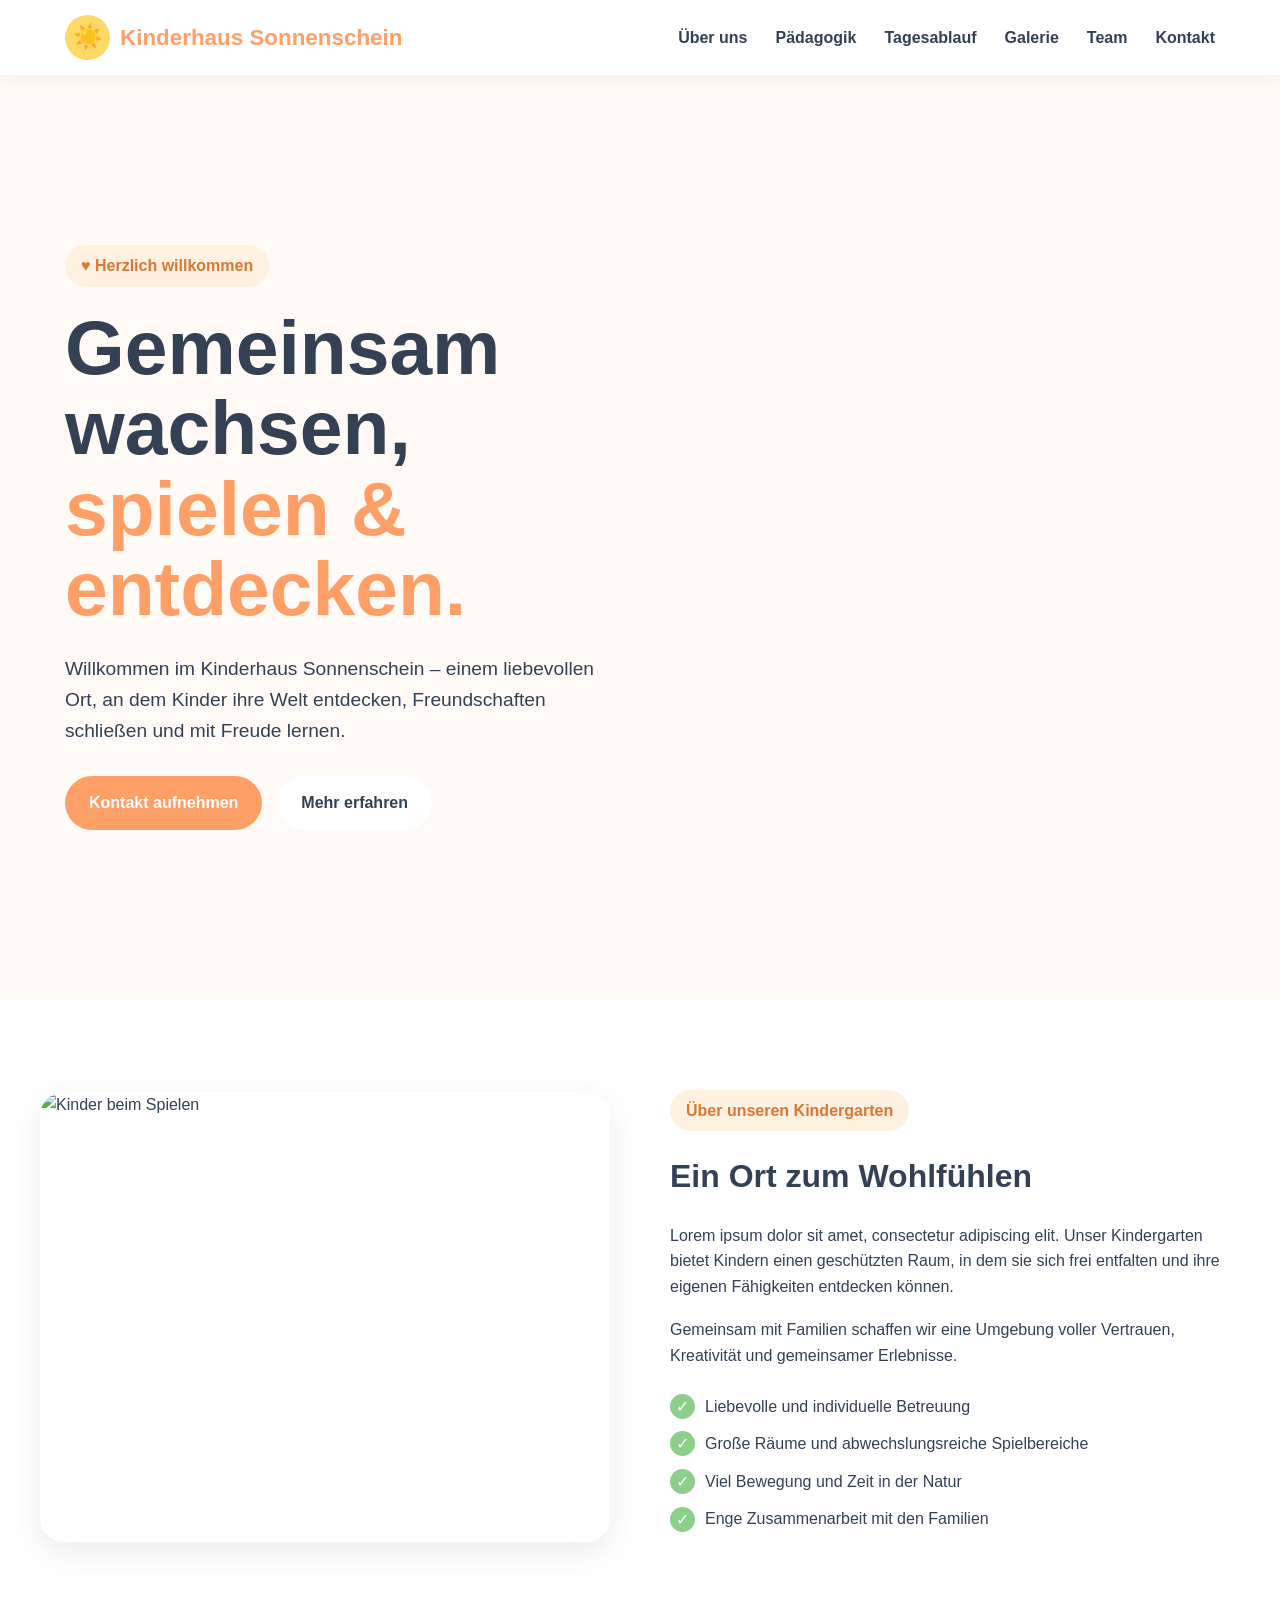
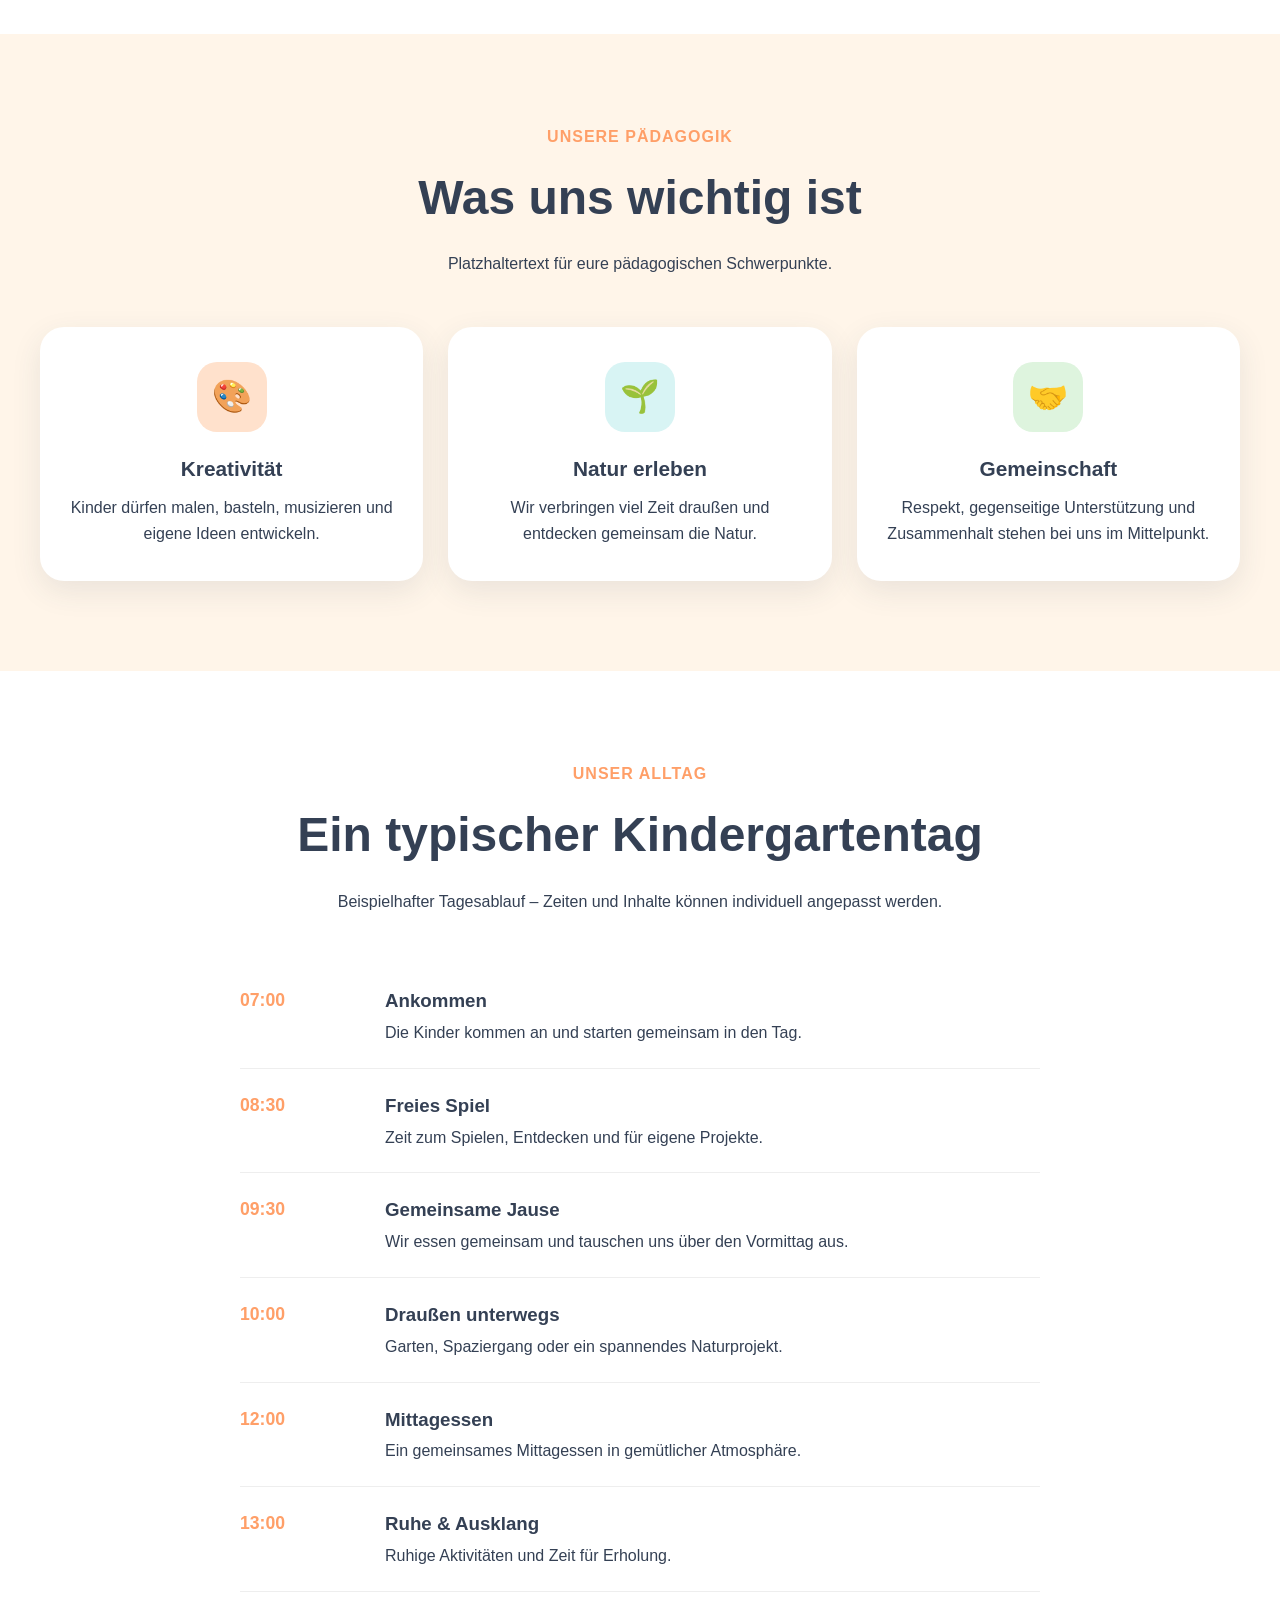
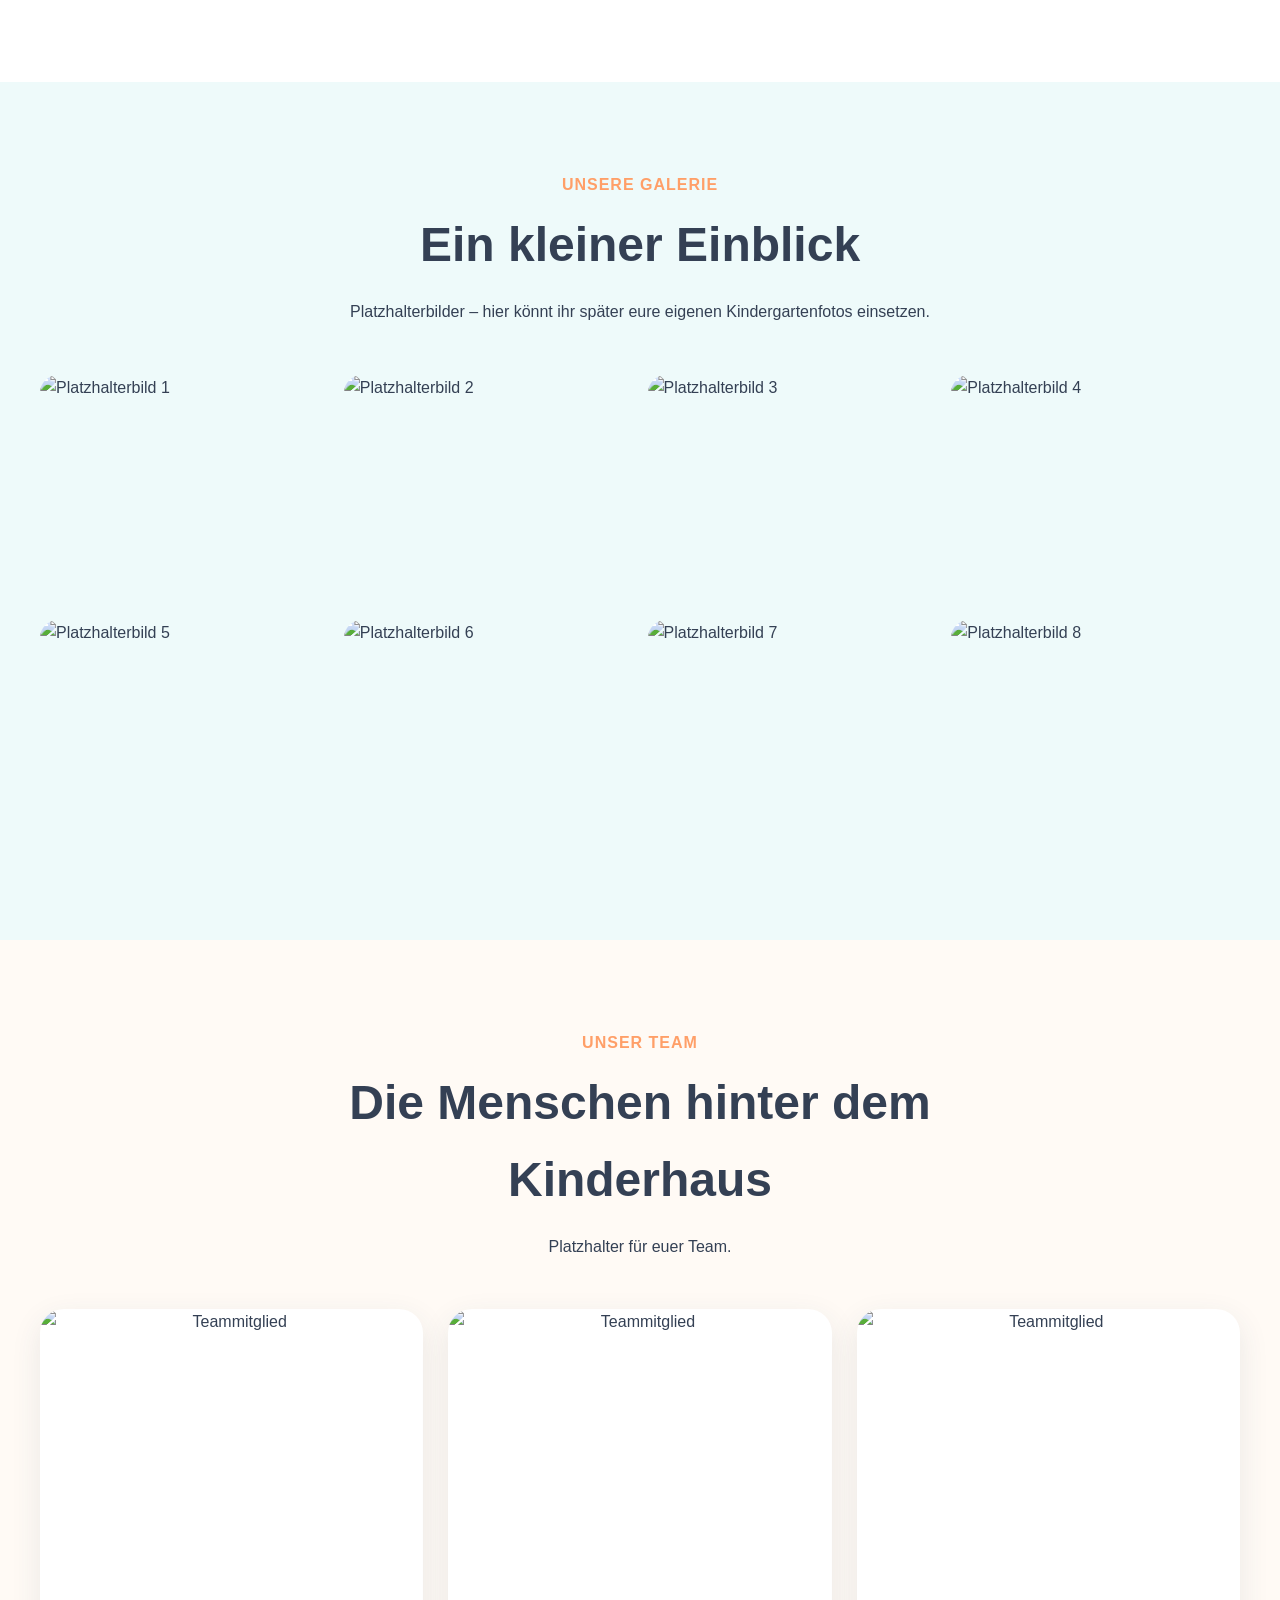
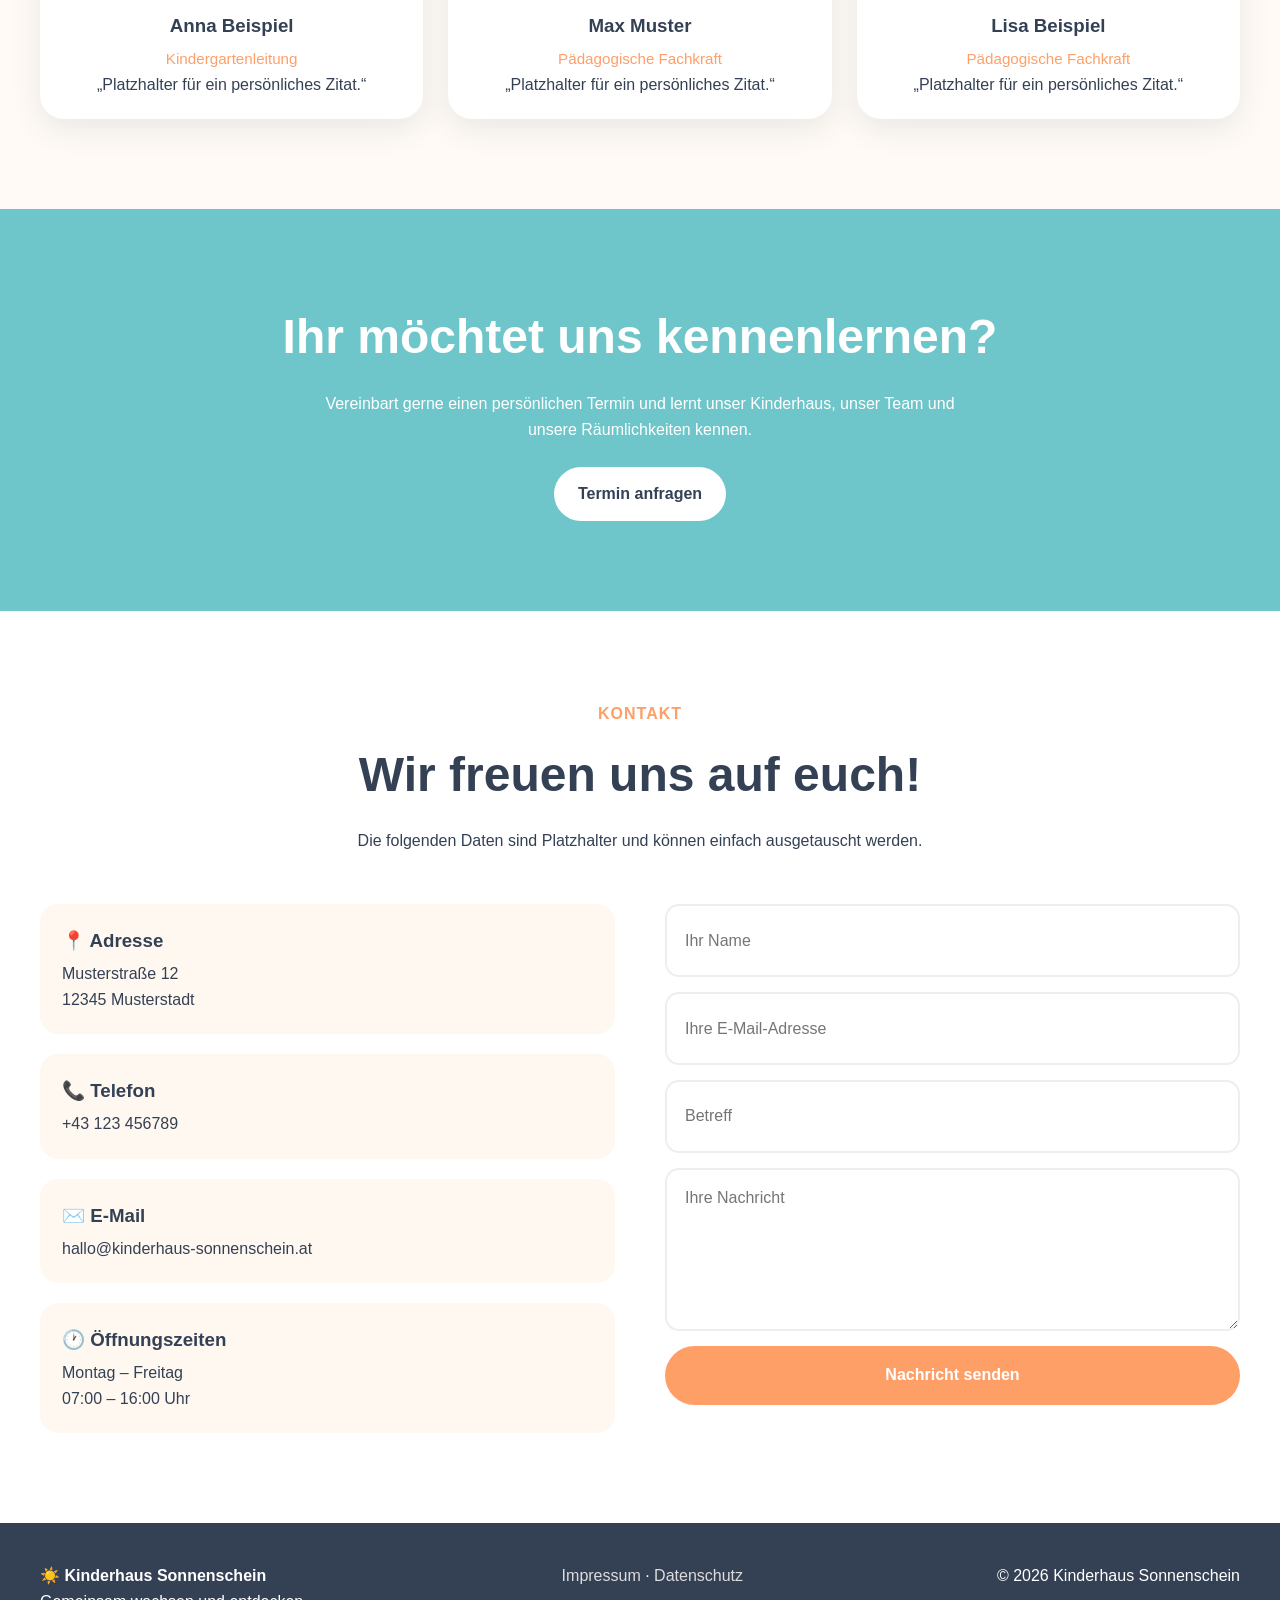
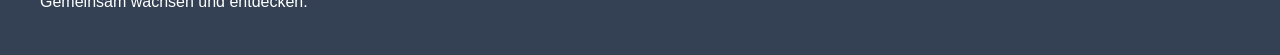
==== index.html @ 12d4fae6 "Rename kindergarten.html to index.html" ====
<!DOCTYPE html>
<html lang="de">
<head>
  <meta charset="UTF-8">
  <meta name="viewport" content="width=device-width, initial-scale=1.0">
  <title>Kinderhaus Sonnenschein</title>

  <style>
    :root {
      --primary: #ff9f68;
      --secondary: #6ec6ca;
      --yellow: #ffd966;
      --green: #8bcf8b;
      --dark: #344054;
      --light: #fffaf5;
      --white: #ffffff;
      --shadow: 0 10px 30px rgba(52, 64, 84, 0.1);
      --radius: 24px;
    }

    * {
      box-sizing: border-box;
      margin: 0;
      padding: 0;
    }

    html {
      scroll-behavior: smooth;
    }

    body {
      font-family: Arial, Helvetica, sans-serif;
      color: var(--dark);
      background: var(--light);
      line-height: 1.6;
    }

    a {
      color: inherit;
      text-decoration: none;
    }

    img {
      width: 100%;
      display: block;
      object-fit: cover;
    }

    /* Navigation */
    header {
      position: sticky;
      top: 0;
      z-index: 1000;
      background: rgba(255, 255, 255, 0.95);
      backdrop-filter: blur(10px);
      box-shadow: 0 2px 15px rgba(0,0,0,0.05);
    }

    .nav {
      max-width: 1200px;
      margin: auto;
      padding: 15px 25px;
      display: flex;
      align-items: center;
      justify-content: space-between;
    }

    .logo {
      display: flex;
      align-items: center;
      gap: 10px;
      font-size: 1.4rem;
      font-weight: bold;
      color: var(--primary);
    }

    .logo-icon {
      width: 45px;
      height: 45px;
      display: grid;
      place-items: center;
      border-radius: 50%;
      background: var(--yellow);
      font-size: 1.5rem;
    }

    .nav-links {
      display: flex;
      gap: 28px;
      list-style: none;
    }

    .nav-links a {
      font-weight: 600;
      transition: color 0.2s;
    }

    .nav-links a:hover {
      color: var(--primary);
    }

    .menu-button {
      display: none;
      border: none;
      background: var(--primary);
      color: white;
      padding: 10px 13px;
      border-radius: 12px;
      cursor: pointer;
      font-size: 1.2rem;
    }

    /* Hero */
    .hero {
      min-height: 650px;
      display: flex;
      align-items: center;
      background:
        linear-gradient(90deg, rgba(255,250,245,0.97) 0%, rgba(255,250,245,0.8) 45%, rgba(255,250,245,0.1) 100%),
        url("https://picsum.photos/seed/kindergarten/1600/900") center/cover;
    }

    .hero-content {
      width: min(1200px, 100%);
      margin: auto;
      padding: 80px 25px;
    }

    .hero-text {
      max-width: 600px;
    }

    .badge {
      display: inline-block;
      padding: 8px 16px;
      background: #fff1df;
      color: #d97735;
      border-radius: 30px;
      font-weight: bold;
      margin-bottom: 20px;
    }

    h1 {
      font-size: clamp(2.7rem, 6vw, 5rem);
      line-height: 1.05;
      margin-bottom: 25px;
    }

    .hero p {
      font-size: 1.2rem;
      margin-bottom: 30px;
      max-width: 550px;
    }

    .buttons {
      display: flex;
      gap: 15px;
      flex-wrap: wrap;
    }

    .button {
      display: inline-block;
      padding: 14px 24px;
      border-radius: 50px;
      font-weight: bold;
      transition: transform 0.2s, box-shadow 0.2s;
      cursor: pointer;
      border: none;
      font-size: 1rem;
    }

    .button:hover {
      transform: translateY(-2px);
      box-shadow: var(--shadow);
    }

    .button-primary {
      background: var(--primary);
      color: white;
    }

    .button-secondary {
      background: white;
      color: var(--dark);
    }

    /* General sections */
    section {
      padding: 90px 25px;
    }

    .container {
      max-width: 1200px;
      margin: auto;
    }

    .section-heading {
      text-align: center;
      max-width: 700px;
      margin: 0 auto 50px;
    }

    .section-heading span {
      color: var(--primary);
      font-weight: bold;
      text-transform: uppercase;
      letter-spacing: 1px;
    }

    .section-heading h2 {
      font-size: clamp(2rem, 4vw, 3rem);
      margin: 10px 0 15px;
    }

    /* About */
    .about {
      background: white;
    }

    .about-grid {
      display: grid;
      grid-template-columns: 1fr 1fr;
      gap: 60px;
      align-items: center;
    }

    .about-image {
      height: 450px;
      border-radius: var(--radius);
      overflow: hidden;
      box-shadow: var(--shadow);
    }

    .about-image img {
      height: 100%;
    }

    .about-text h3 {
      font-size: 2rem;
      margin-bottom: 20px;
    }

    .about-text p {
      margin-bottom: 18px;
    }

    .check-list {
      list-style: none;
      margin-top: 25px;
    }

    .check-list li {
      margin-bottom: 12px;
      display: flex;
      gap: 10px;
      align-items: center;
    }

    .check {
      width: 25px;
      height: 25px;
      border-radius: 50%;
      background: var(--green);
      color: white;
      display: grid;
      place-items: center;
      flex-shrink: 0;
    }

    /* Features */
    .features {
      background: #fff5e9;
    }

    .feature-grid {
      display: grid;
      grid-template-columns: repeat(3, 1fr);
      gap: 25px;
    }

    .feature-card {
      background: white;
      padding: 35px 28px;
      border-radius: var(--radius);
      text-align: center;
      box-shadow: var(--shadow);
      transition: transform 0.25s;
    }

    .feature-card:hover {
      transform: translateY(-7px);
    }

    .feature-icon {
      width: 70px;
      height: 70px;
      margin: 0 auto 20px;
      border-radius: 20px;
      display: grid;
      place-items: center;
      font-size: 2rem;
    }

    .orange { background: #ffe1cc; }
    .blue { background: #d8f4f4; }
    .green { background: #def4de; }

    .feature-card h3 {
      margin-bottom: 10px;
      font-size: 1.3rem;
    }

    /* Tagesablauf */
    .schedule {
      background: white;
    }

    .timeline {
      max-width: 800px;
      margin: auto;
    }

    .timeline-item {
      display: grid;
      grid-template-columns: 120px 1fr;
      gap: 25px;
      padding: 22px 0;
      border-bottom: 1px solid #eee;
    }

    .time {
      font-weight: bold;
      color: var(--primary);
      font-size: 1.1rem;
    }

    .timeline-item h3 {
      margin-bottom: 4px;
    }

    /* Gallery */
    .gallery {
      background: #eefafa;
    }

    .gallery-grid {
      display: grid;
      grid-template-columns: repeat(4, 1fr);
      gap: 15px;
    }

    .gallery-item {
      height: 230px;
      overflow: hidden;
      border-radius: 18px;
      cursor: pointer;
    }

    .gallery-item img {
      height: 100%;
      transition: transform 0.4s;
    }

    .gallery-item:hover img {
      transform: scale(1.07);
    }

    /* Team */
    .team-grid {
      display: grid;
      grid-template-columns: repeat(3, 1fr);
      gap: 25px;
    }

    .team-card {
      background: white;
      border-radius: var(--radius);
      overflow: hidden;
      box-shadow: var(--shadow);
      text-align: center;
    }

    .team-card img {
      height: 280px;
    }

    .team-info {
      padding: 22px;
    }

    .team-info h3 {
      margin-bottom: 5px;
    }

    .team-info span {
      color: var(--primary);
      font-size: 0.95rem;
    }

    /* CTA */
    .cta {
      background: var(--secondary);
      color: white;
      text-align: center;
    }

    .cta h2 {
      font-size: clamp(2rem, 4vw, 3rem);
      margin-bottom: 15px;
    }

    .cta p {
      max-width: 650px;
      margin: 0 auto 25px;
    }

    .cta .button {
      background: white;
      color: var(--dark);
    }

    /* Contact */
    .contact {
      background: white;
    }

    .contact-grid {
      display: grid;
      grid-template-columns: 1fr 1fr;
      gap: 50px;
    }

    .contact-info {
      display: grid;
      gap: 20px;
    }

    .contact-box {
      padding: 22px;
      border-radius: 18px;
      background: #fff8f1;
    }

    .contact-box h3 {
      margin-bottom: 5px;
    }

    form {
      display: grid;
      gap: 15px;
    }

    input,
    textarea {
      width: 100%;
      padding: 15px 18px;
      border: 2px solid #eee;
      border-radius: 14px;
      font: inherit;
      outline: none;
    }

    input:focus,
    textarea:focus {
      border-color: var(--secondary);
    }

    textarea {
      min-height: 150px;
      resize: vertical;
    }

    /* Footer */
    footer {
      background: var(--dark);
      color: white;
      padding: 40px 25px;
    }

    .footer-inner {
      max-width: 1200px;
      margin: auto;
      display: flex;
      justify-content: space-between;
      gap: 30px;
      flex-wrap: wrap;
    }

    footer a {
      color: #ddd;
    }

    footer a:hover {
      color: white;
    }

    /* Modal */
    .modal {
      position: fixed;
      inset: 0;
      background: rgba(0,0,0,0.75);
      display: none;
      align-items: center;
      justify-content: center;
      z-index: 2000;
      padding: 20px;
    }

    .modal.active {
      display: flex;
    }

    .modal-content {
      max-width: 900px;
      width: 100%;
      position: relative;
    }

    .modal-content img {
      max-height: 80vh;
      border-radius: 15px;
    }

    .close-modal {
      position: absolute;
      right: -10px;
      top: -45px;
      border: none;
      background: white;
      color: var(--dark);
      width: 40px;
      height: 40px;
      border-radius: 50%;
      cursor: pointer;
      font-size: 1.4rem;
    }

    /* Responsive */
    @media (max-width: 850px) {
      .menu-button {
        display: block;
      }

      .nav-links {
        display: none;
        position: absolute;
        left: 0;
        right: 0;
        top: 75px;
        background: white;
        flex-direction: column;
        padding: 25px;
        box-shadow: 0 10px 20px rgba(0,0,0,0.08);
      }

      .nav-links.active {
        display: flex;
      }

      .about-grid,
      .contact-grid {
        grid-template-columns: 1fr;
      }

      .feature-grid,
      .team-grid {
        grid-template-columns: 1fr 1fr;
      }

      .gallery-grid {
        grid-template-columns: 1fr 1fr;
      }
    }

    @media (max-width: 550px) {
      section {
        padding: 65px 18px;
      }

      .feature-grid,
      .team-grid,
      .gallery-grid {
        grid-template-columns: 1fr;
      }

      .timeline-item {
        grid-template-columns: 85px 1fr;
        gap: 15px;
      }

      .hero {
        min-height: 600px;
      }

      .nav {
        padding: 12px 18px;
      }
    }
  </style>
</head>

<body>

  <!-- Navigation -->
  <header>
    <nav class="nav">
      <a href="#start" class="logo">
        <span class="logo-icon">☀️</span>
        Kinderhaus Sonnenschein
      </a>

      <button class="menu-button" id="menuButton" aria-label="Menü öffnen">
        ☰
      </button>

      <ul class="nav-links" id="navLinks">
        <li><a href="#ueber-uns">Über uns</a></li>
        <li><a href="#paedagogik">Pädagogik</a></li>
        <li><a href="#tagesablauf">Tagesablauf</a></li>
        <li><a href="#galerie">Galerie</a></li>
        <li><a href="#team">Team</a></li>
        <li><a href="#kontakt">Kontakt</a></li>
      </ul>
    </nav>
  </header>


  <!-- Hero -->
  <main id="start">
    <section class="hero">
      <div class="hero-content">
        <div class="hero-text">
          <span class="badge">♥ Herzlich willkommen</span>

          <h1>
            Gemeinsam wachsen,
            <span style="color: var(--primary);">spielen & entdecken.</span>
          </h1>

          <p>
            Willkommen im Kinderhaus Sonnenschein – einem liebevollen Ort,
            an dem Kinder ihre Welt entdecken, Freundschaften schließen
            und mit Freude lernen.
          </p>

          <div class="buttons">
            <a href="#kontakt" class="button button-primary">
              Kontakt aufnehmen
            </a>
            <a href="#ueber-uns" class="button button-secondary">
              Mehr erfahren
            </a>
          </div>
        </div>
      </div>
    </section>


    <!-- Über uns -->
    <section class="about" id="ueber-uns">
      <div class="container">
        <div class="about-grid">

          <div class="about-image">
            <img
              src="https://picsum.photos/seed/children-playing/800/800"
              alt="Kinder beim Spielen"
            >
          </div>

          <div class="about-text">
            <span class="badge">Über unseren Kindergarten</span>

            <h3>Ein Ort zum Wohlfühlen</h3>

            <p>
              Lorem ipsum dolor sit amet, consectetur adipiscing elit.
              Unser Kindergarten bietet Kindern einen geschützten Raum,
              in dem sie sich frei entfalten und ihre eigenen Fähigkeiten
              entdecken können.
            </p>

            <p>
              Gemeinsam mit Familien schaffen wir eine Umgebung voller
              Vertrauen, Kreativität und gemeinsamer Erlebnisse.
            </p>

            <ul class="check-list">
              <li>
                <span class="check">✓</span>
                Liebevolle und individuelle Betreuung
              </li>
              <li>
                <span class="check">✓</span>
                Große Räume und abwechslungsreiche Spielbereiche
              </li>
              <li>
                <span class="check">✓</span>
                Viel Bewegung und Zeit in der Natur
              </li>
              <li>
                <span class="check">✓</span>
                Enge Zusammenarbeit mit den Familien
              </li>
            </ul>
          </div>

        </div>
      </div>
    </section>


    <!-- Pädagogik -->
    <section class="features" id="paedagogik">
      <div class="container">

        <div class="section-heading">
          <span>Unsere Pädagogik</span>
          <h2>Was uns wichtig ist</h2>
          <p>
            Platzhaltertext für eure pädagogischen Schwerpunkte.
          </p>
        </div>

        <div class="feature-grid">

          <article class="feature-card">
            <div class="feature-icon orange">🎨</div>
            <h3>Kreativität</h3>
            <p>
              Kinder dürfen malen, basteln, musizieren und eigene Ideen
              entwickeln.
            </p>
          </article>

          <article class="feature-card">
            <div class="feature-icon blue">🌱</div>
            <h3>Natur erleben</h3>
            <p>
              Wir verbringen viel Zeit draußen und entdecken gemeinsam
              die Natur.
            </p>
          </article>

          <article class="feature-card">
            <div class="feature-icon green">🤝</div>
            <h3>Gemeinschaft</h3>
            <p>
              Respekt, gegenseitige Unterstützung und Zusammenhalt stehen
              bei uns im Mittelpunkt.
            </p>
          </article>

        </div>
      </div>
    </section>


    <!-- Tagesablauf -->
    <section class="schedule" id="tagesablauf">
      <div class="container">

        <div class="section-heading">
          <span>Unser Alltag</span>
          <h2>Ein typischer Kindergartentag</h2>
          <p>
            Beispielhafter Tagesablauf – Zeiten und Inhalte können
            individuell angepasst werden.
          </p>
        </div>

        <div class="timeline">

          <div class="timeline-item">
            <div class="time">07:00</div>
            <div>
              <h3>Ankommen</h3>
              <p>Die Kinder kommen an und starten gemeinsam in den Tag.</p>
            </div>
          </div>

          <div class="timeline-item">
            <div class="time">08:30</div>
            <div>
              <h3>Freies Spiel</h3>
              <p>Zeit zum Spielen, Entdecken und für eigene Projekte.</p>
            </div>
          </div>

          <div class="timeline-item">
            <div class="time">09:30</div>
            <div>
              <h3>Gemeinsame Jause</h3>
              <p>Wir essen gemeinsam und tauschen uns über den Vormittag aus.</p>
            </div>
          </div>

          <div class="timeline-item">
            <div class="time">10:00</div>
            <div>
              <h3>Draußen unterwegs</h3>
              <p>Garten, Spaziergang oder ein spannendes Naturprojekt.</p>
            </div>
          </div>

          <div class="timeline-item">
            <div class="time">12:00</div>
            <div>
              <h3>Mittagessen</h3>
              <p>Ein gemeinsames Mittagessen in gemütlicher Atmosphäre.</p>
            </div>
          </div>

          <div class="timeline-item">
            <div class="time">13:00</div>
            <div>
              <h3>Ruhe & Ausklang</h3>
              <p>Ruhige Aktivitäten und Zeit für Erholung.</p>
            </div>
          </div>

        </div>
      </div>
    </section>


    <!-- Galerie -->
    <section class="gallery" id="galerie">
      <div class="container">

        <div class="section-heading">
          <span>Unsere Galerie</span>
          <h2>Ein kleiner Einblick</h2>
          <p>
            Platzhalterbilder – hier könnt ihr später eure eigenen
            Kindergartenfotos einsetzen.
          </p>
        </div>

        <div class="gallery-grid">

          <div class="gallery-item">
            <img src="https://picsum.photos/seed/kids1/800/600"
                 alt="Platzhalterbild 1">
          </div>

          <div class="gallery-item">
            <img src="https://picsum.photos/seed/kids2/800/600"
                 alt="Platzhalterbild 2">
          </div>

          <div class="gallery-item">
            <img src="https://picsum.photos/seed/kids3/800/600"
                 alt="Platzhalterbild 3">
          </div>

          <div class="gallery-item">
            <img src="https://picsum.photos/seed/kids4/800/600"
                 alt="Platzhalterbild 4">
          </div>

          <div class="gallery-item">
            <img src="https://picsum.photos/seed/kids5/800/600"
                 alt="Platzhalterbild 5">
          </div>

          <div class="gallery-item">
            <img src="https://picsum.photos/seed/kids6/800/600"
                 alt="Platzhalterbild 6">
          </div>

          <div class="gallery-item">
            <img src="https://picsum.photos/seed/kids7/800/600"
                 alt="Platzhalterbild 7">
          </div>

          <div class="gallery-item">
            <img src="https://picsum.photos/seed/kids8/800/600"
                 alt="Platzhalterbild 8">
          </div>

        </div>
      </div>
    </section>


    <!-- Team -->
    <section id="team">
      <div class="container">

        <div class="section-heading">
          <span>Unser Team</span>
          <h2>Die Menschen hinter dem Kinderhaus</h2>
          <p>
            Platzhalter für euer Team.
          </p>
        </div>

        <div class="team-grid">

          <article class="team-card">
            <img src="https://picsum.photos/seed/person1/600/700"
                 alt="Teammitglied">
            <div class="team-info">
              <h3>Anna Beispiel</h3>
              <span>Kindergartenleitung</span>
              <p>„Platzhalter für ein persönliches Zitat.“</p>
            </div>
          </article>

          <article class="team-card">
            <img src="https://picsum.photos/seed/person2/600/700"
                 alt="Teammitglied">
            <div class="team-info">
              <h3>Max Muster</h3>
              <span>Pädagogische Fachkraft</span>
              <p>„Platzhalter für ein persönliches Zitat.“</p>
            </div>
          </article>

          <article class="team-card">
            <img src="https://picsum.photos/seed/person3/600/700"
                 alt="Teammitglied">
            <div class="team-info">
              <h3>Lisa Beispiel</h3>
              <span>Pädagogische Fachkraft</span>
              <p>„Platzhalter für ein persönliches Zitat.“</p>
            </div>
          </article>

        </div>
      </div>
    </section>


    <!-- CTA -->
    <section class="cta">
      <div class="container">
        <h2>Ihr möchtet uns kennenlernen?</h2>
        <p>
          Vereinbart gerne einen persönlichen Termin und lernt unser
          Kinderhaus, unser Team und unsere Räumlichkeiten kennen.
        </p>
        <a href="#kontakt" class="button">
          Termin anfragen
        </a>
      </div>
    </section>


    <!-- Kontakt -->
    <section class="contact" id="kontakt">
      <div class="container">

        <div class="section-heading">
          <span>Kontakt</span>
          <h2>Wir freuen uns auf euch!</h2>
          <p>
            Die folgenden Daten sind Platzhalter und können einfach
            ausgetauscht werden.
          </p>
        </div>

        <div class="contact-grid">

          <div class="contact-info">

            <div class="contact-box">
              <h3>📍 Adresse</h3>
              <p>Musterstraße 12<br>12345 Musterstadt</p>
            </div>

            <div class="contact-box">
              <h3>📞 Telefon</h3>
              <p>+43 123 456789</p>
            </div>

            <div class="contact-box">
              <h3>✉️ E-Mail</h3>
              <p>hallo@kinderhaus-sonnenschein.at</p>
            </div>

            <div class="contact-box">
              <h3>🕐 Öffnungszeiten</h3>
              <p>
                Montag – Freitag<br>
                07:00 – 16:00 Uhr
              </p>
            </div>

          </div>

          <form id="contactForm">

            <input
              type="text"
              id="name"
              placeholder="Ihr Name"
              required
            >

            <input
              type="email"
              id="email"
              placeholder="Ihre E-Mail-Adresse"
              required
            >

            <input
              type="text"
              id="subject"
              placeholder="Betreff"
              required
            >

            <textarea
              id="message"
              placeholder="Ihre Nachricht"
              required
            ></textarea>

            <button type="submit" class="button button-primary">
              Nachricht senden
            </button>

            <p id="formMessage"></p>

          </form>

        </div>
      </div>
    </section>

  </main>


  <!-- Footer -->
  <footer>
    <div class="footer-inner">

      <div>
        <strong>☀️ Kinderhaus Sonnenschein</strong>
        <p>Gemeinsam wachsen und entdecken.</p>
      </div>

      <div>
        <a href="#">Impressum</a> ·
        <a href="#">Datenschutz</a>
      </div>

      <div>
        © <span id="year"></span> Kinderhaus Sonnenschein
      </div>

    </div>
  </footer>


  <!-- Bild-Modal -->
  <div class="modal" id="imageModal">
    <div class="modal-content">
      <button class="close-modal" id="closeModal">×</button>
      <img id="modalImage" src="" alt="Vergrößertes Bild">
    </div>
  </div>


  <script>
    // Mobile Navigation
    const menuButton = document.getElementById("menuButton");
    const navLinks = document.getElementById("navLinks");

    menuButton.addEventListener("click", () => {
      navLinks.classList.toggle("active");
    });

    // Navigation nach Klick schließen
    document.querySelectorAll(".nav-links a").forEach(link => {
      link.addEventListener("click", () => {
        navLinks.classList.remove("active");
      });
    });


    // Aktuelles Jahr im Footer
    document.getElementById("year").textContent =
      new Date().getFullYear();


    // Kontaktformular
    const contactForm = document.getElementById("contactForm");
    const formMessage = document.getElementById("formMessage");

    contactForm.addEventListener("submit", function(event) {
      event.preventDefault();

      const name = document.getElementById("name").value;

      formMessage.textContent =
        `Vielen Dank, ${name}! Ihre Nachricht wurde als Demo erfasst.`;

      formMessage.style.color = "#4caf50";
      formMessage.style.fontWeight = "bold";

      contactForm.reset();
    });


    // Galerie-Modal
    const modal = document.getElementById("imageModal");
    const modalImage = document.getElementById("modalImage");
    const closeModal = document.getElementById("closeModal");

    document.querySelectorAll(".gallery-item img").forEach(image => {
      image.addEventListener("click", () => {
        modalImage.src = image.src;
        modal.classList.add("active");
      });
    });

    closeModal.addEventListener("click", () => {
      modal.classList.remove("active");
    });

    modal.addEventListener("click", event => {
      if (event.target === modal) {
        modal.classList.remove("active");
      }
    });

    // ESC zum Schließen des Modals
    document.addEventListener("keydown", event => {
      if (event.key === "Escape") {
        modal.classList.remove("active");
      }
    });
  </script>

</body>
</html>
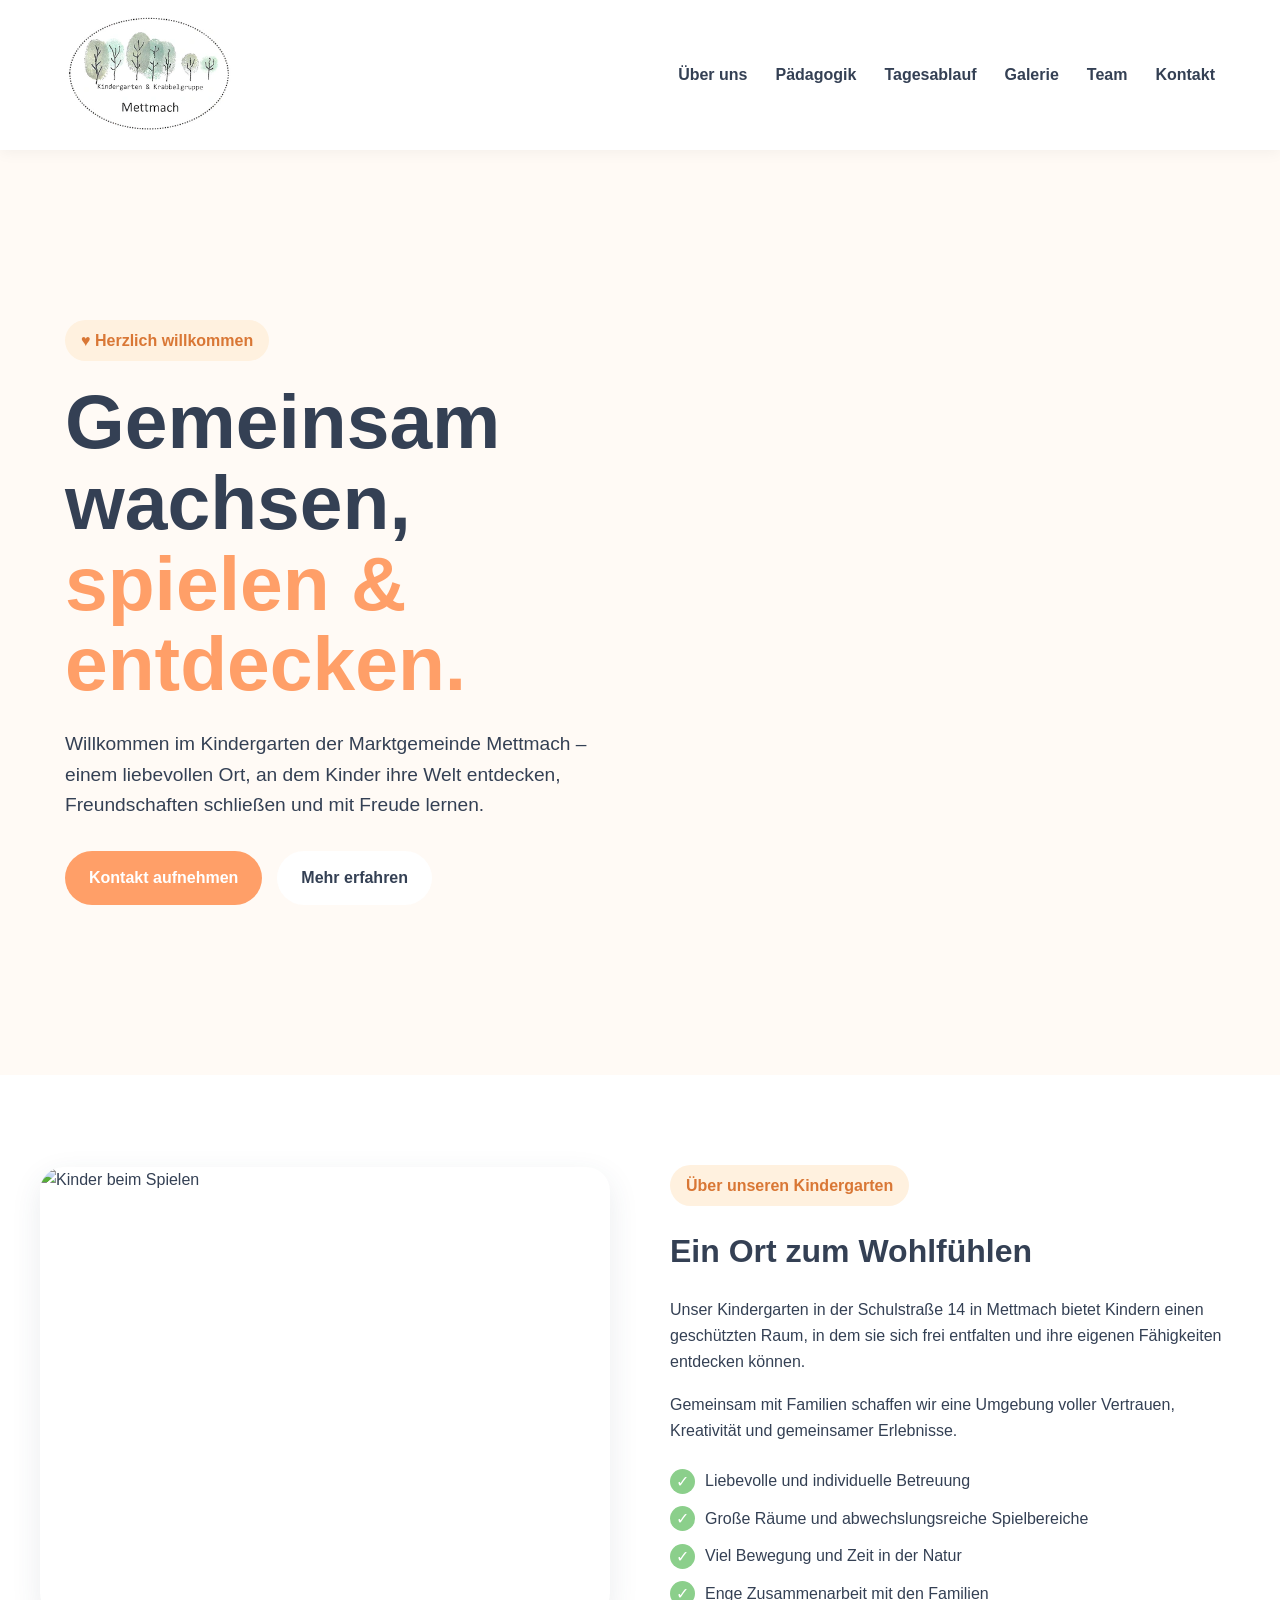
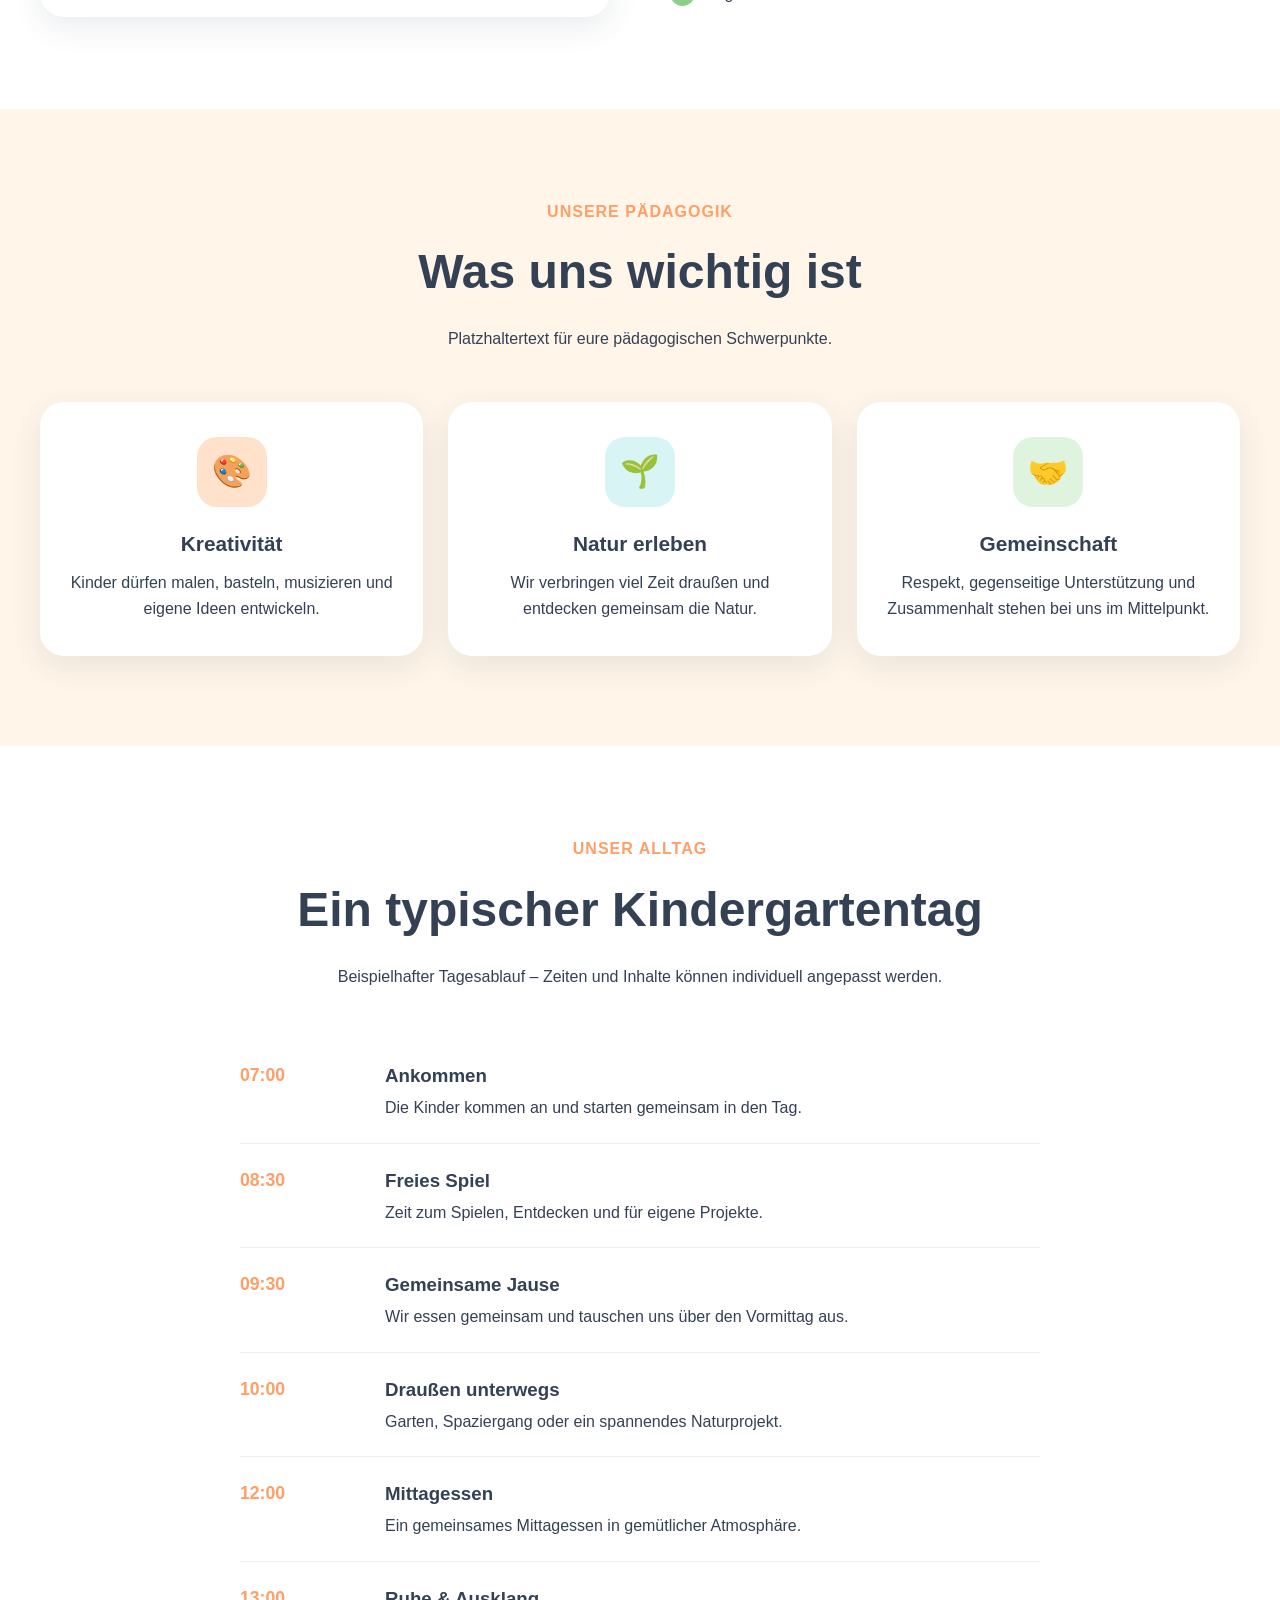
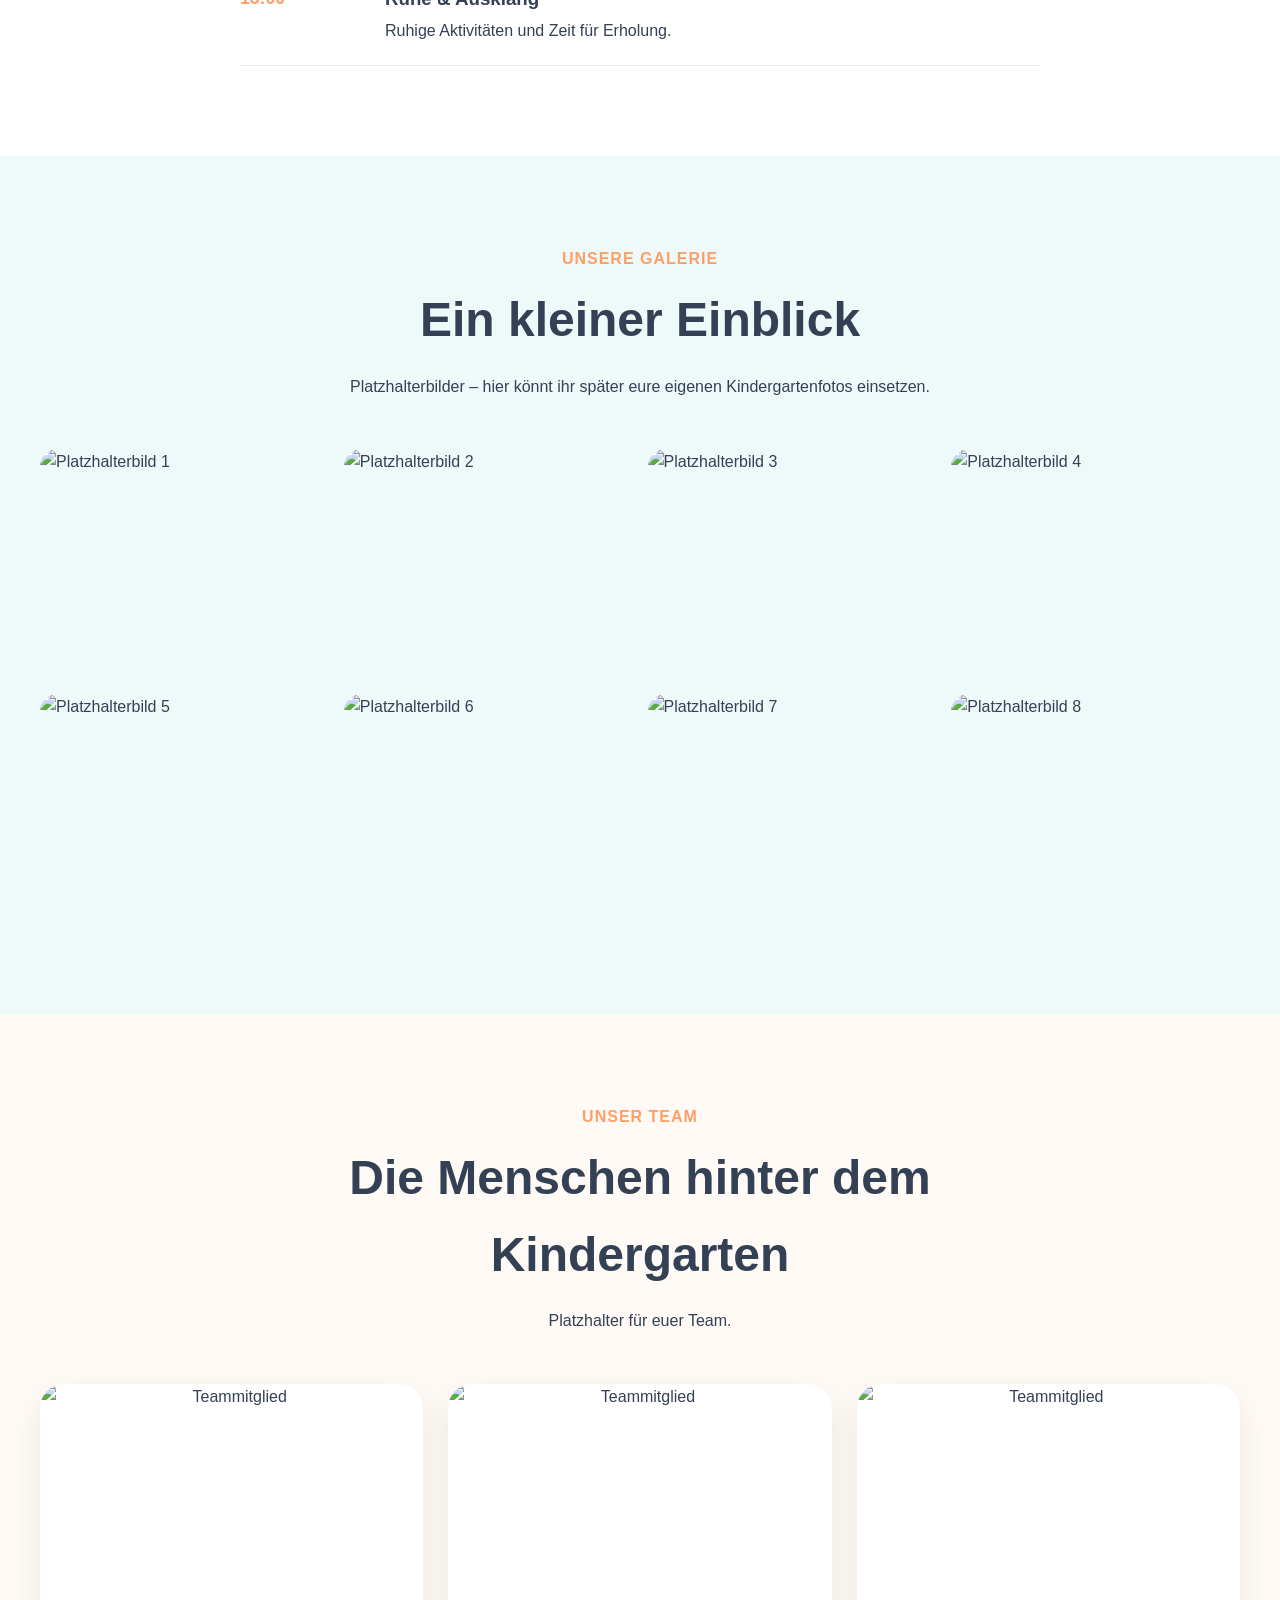
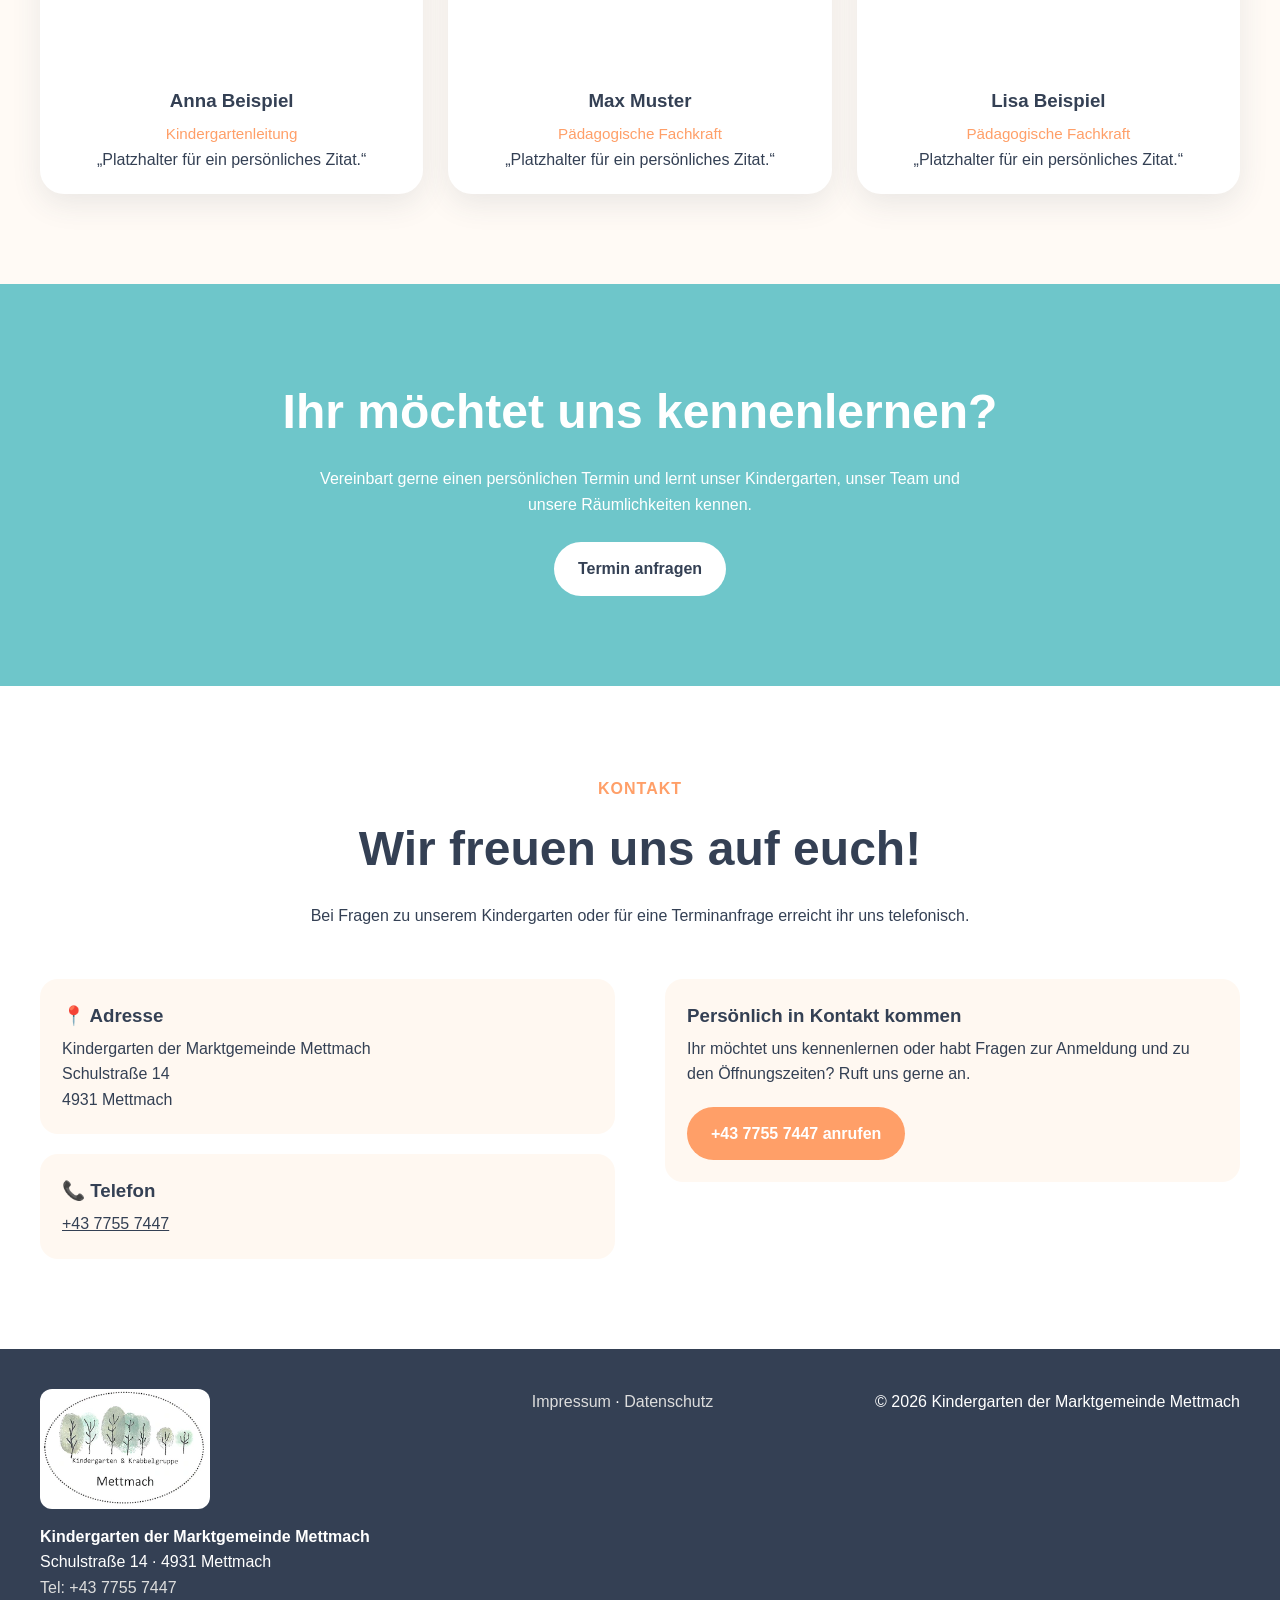
==== commit d876b6a9: "Update Mettmach kindergarten branding and contact details" ====
--- a/index.html
+++ b/index.html
@@ -3,7 +3,8 @@
 <head>
   <meta charset="UTF-8">
   <meta name="viewport" content="width=device-width, initial-scale=1.0">
-  <title>Kinderhaus Sonnenschein</title>
+  <title>Kindergarten der Marktgemeinde Mettmach</title>
+  <meta name="description" content="Kindergarten der Marktgemeinde Mettmach, Schulstraße 14, 4931 Mettmach. Kontakt und Terminanfragen unter +43 7755 7447.">
 
   <style>
     :root {
@@ -68,20 +69,30 @@
     .logo {
       display: flex;
       align-items: center;
-      gap: 10px;
-      font-size: 1.4rem;
-      font-weight: bold;
-      color: var(--primary);
-    }
-
-    .logo-icon {
-      width: 45px;
-      height: 45px;
-      display: grid;
-      place-items: center;
-      border-radius: 50%;
-      background: var(--yellow);
-      font-size: 1.5rem;
+      flex-shrink: 0;
+    }
+
+    .logo img {
+      width: 170px;
+      height: auto;
+      object-fit: contain;
+    }
+
+    .footer-logo {
+      width: 170px;
+      height: auto;
+      border-radius: 12px;
+      margin-bottom: 15px;
+    }
+
+    section[id] { scroll-margin-top: 160px; }
+    address { font-style: normal; }
+    .contact-box a:not(.button) { text-decoration: underline; }
+    .contact-callout { align-self: start; padding: 32px; }
+    .contact-callout p { margin-bottom: 20px; }
+    a:focus-visible, button:focus-visible {
+      outline: 3px solid var(--dark);
+      outline-offset: 4px;
     }
 
     .nav-links {
@@ -443,31 +454,6 @@
 
     .contact-box h3 {
       margin-bottom: 5px;
-    }
-
-    form {
-      display: grid;
-      gap: 15px;
-    }
-
-    input,
-    textarea {
-      width: 100%;
-      padding: 15px 18px;
-      border: 2px solid #eee;
-      border-radius: 14px;
-      font: inherit;
-      outline: none;
-    }
-
-    input:focus,
-    textarea:focus {
-      border-color: var(--secondary);
-    }
-
-    textarea {
-      min-height: 150px;
-      resize: vertical;
     }
 
     /* Footer */
@@ -546,7 +532,7 @@
         position: absolute;
         left: 0;
         right: 0;
-        top: 75px;
+        top: 100%;
         background: white;
         flex-direction: column;
         padding: 25px;
@@ -605,11 +591,10 @@
   <header>
     <nav class="nav">
       <a href="#start" class="logo">
-        <span class="logo-icon">☀️</span>
-        Kinderhaus Sonnenschein
+        <img src="Logo_Kindergarten_Mettmach_Neu_bearbeitet.webp" width="284" height="200" alt="Kindergarten der Marktgemeinde Mettmach – Startseite">
       </a>
 
-      <button class="menu-button" id="menuButton" aria-label="Menü öffnen">
+      <button class="menu-button" id="menuButton" aria-label="Menü öffnen" aria-expanded="false" aria-controls="navLinks">
         ☰
       </button>
 
@@ -638,7 +623,7 @@
           </h1>
 
           <p>
-            Willkommen im Kinderhaus Sonnenschein – einem liebevollen Ort,
+            Willkommen im Kindergarten der Marktgemeinde Mettmach – einem liebevollen Ort,
             an dem Kinder ihre Welt entdecken, Freundschaften schließen
             und mit Freude lernen.
           </p>
@@ -674,8 +659,7 @@
             <h3>Ein Ort zum Wohlfühlen</h3>
 
             <p>
-              Lorem ipsum dolor sit amet, consectetur adipiscing elit.
-              Unser Kindergarten bietet Kindern einen geschützten Raum,
+              Unser Kindergarten in der Schulstraße 14 in Mettmach bietet Kindern einen geschützten Raum,
               in dem sie sich frei entfalten und ihre eigenen Fähigkeiten
               entdecken können.
             </p>
@@ -890,7 +874,7 @@
 
         <div class="section-heading">
           <span>Unser Team</span>
-          <h2>Die Menschen hinter dem Kinderhaus</h2>
+          <h2>Die Menschen hinter dem Kindergarten</h2>
           <p>
             Platzhalter für euer Team.
           </p>
@@ -939,7 +923,7 @@
         <h2>Ihr möchtet uns kennenlernen?</h2>
         <p>
           Vereinbart gerne einen persönlichen Termin und lernt unser
-          Kinderhaus, unser Team und unsere Räumlichkeiten kennen.
+          Kindergarten, unser Team und unsere Räumlichkeiten kennen.
         </p>
         <a href="#kontakt" class="button">
           Termin anfragen
@@ -956,8 +940,8 @@
           <span>Kontakt</span>
           <h2>Wir freuen uns auf euch!</h2>
           <p>
-            Die folgenden Daten sind Platzhalter und können einfach
-            ausgetauscht werden.
+            Bei Fragen zu unserem Kindergarten oder für eine Terminanfrage
+            erreicht ihr uns telefonisch.
           </p>
         </div>
 
@@ -967,65 +951,21 @@
 
             <div class="contact-box">
               <h3>📍 Adresse</h3>
-              <p>Musterstraße 12<br>12345 Musterstadt</p>
+              <address>Kindergarten der Marktgemeinde Mettmach<br>Schulstraße 14<br>4931 Mettmach</address>
             </div>
 
             <div class="contact-box">
               <h3>📞 Telefon</h3>
-              <p>+43 123 456789</p>
+              <p><a href="tel:+4377557447">+43 7755 7447</a></p>
             </div>
 
-            <div class="contact-box">
-              <h3>✉️ E-Mail</h3>
-              <p>hallo@kinderhaus-sonnenschein.at</p>
-            </div>
-
-            <div class="contact-box">
-              <h3>🕐 Öffnungszeiten</h3>
-              <p>
-                Montag – Freitag<br>
-                07:00 – 16:00 Uhr
-              </p>
-            </div>
-
-          </div>
-
-          <form id="contactForm">
-
-            <input
-              type="text"
-              id="name"
-              placeholder="Ihr Name"
-              required
-            >
-
-            <input
-              type="email"
-              id="email"
-              placeholder="Ihre E-Mail-Adresse"
-              required
-            >
-
-            <input
-              type="text"
-              id="subject"
-              placeholder="Betreff"
-              required
-            >
-
-            <textarea
-              id="message"
-              placeholder="Ihre Nachricht"
-              required
-            ></textarea>
-
-            <button type="submit" class="button button-primary">
-              Nachricht senden
-            </button>
-
-            <p id="formMessage"></p>
-
-          </form>
+          </div>
+
+          <div class="contact-box contact-callout">
+            <h3>Persönlich in Kontakt kommen</h3>
+            <p>Ihr möchtet uns kennenlernen oder habt Fragen zur Anmeldung und zu den Öffnungszeiten? Ruft uns gerne an.</p>
+            <a href="tel:+4377557447" class="button button-primary">+43 7755 7447 anrufen</a>
+          </div>
 
         </div>
       </div>
@@ -1039,8 +979,9 @@
     <div class="footer-inner">
 
       <div>
-        <strong>☀️ Kinderhaus Sonnenschein</strong>
-        <p>Gemeinsam wachsen und entdecken.</p>
+        <img class="footer-logo" src="Logo_Kindergarten_Mettmach_Neu_bearbeitet.webp" width="284" height="200" alt="Logo Kindergarten und Krabbelgruppe Mettmach" loading="lazy">
+        <strong>Kindergarten der Marktgemeinde Mettmach</strong>
+        <address>Schulstraße 14 · 4931 Mettmach<br><a href="tel:+4377557447">Tel: +43 7755 7447</a></address>
       </div>
 
       <div>
@@ -1049,7 +990,7 @@
       </div>
 
       <div>
-        © <span id="year"></span> Kinderhaus Sonnenschein
+        © <span id="year"></span> Kindergarten der Marktgemeinde Mettmach
       </div>
 
     </div>
@@ -1071,13 +1012,17 @@
     const navLinks = document.getElementById("navLinks");
 
     menuButton.addEventListener("click", () => {
-      navLinks.classList.toggle("active");
+      const isOpen = navLinks.classList.toggle("active");
+      menuButton.setAttribute("aria-expanded", String(isOpen));
+      menuButton.setAttribute("aria-label", isOpen ? "Menü schließen" : "Menü öffnen");
     });
 
     // Navigation nach Klick schließen
     document.querySelectorAll(".nav-links a").forEach(link => {
       link.addEventListener("click", () => {
         navLinks.classList.remove("active");
+        menuButton.setAttribute("aria-expanded", "false");
+        menuButton.setAttribute("aria-label", "Menü öffnen");
       });
     });
 
@@ -1085,25 +1030,6 @@
     // Aktuelles Jahr im Footer
     document.getElementById("year").textContent =
       new Date().getFullYear();
-
-
-    // Kontaktformular
-    const contactForm = document.getElementById("contactForm");
-    const formMessage = document.getElementById("formMessage");
-
-    contactForm.addEventListener("submit", function(event) {
-      event.preventDefault();
-
-      const name = document.getElementById("name").value;
-
-      formMessage.textContent =
-        `Vielen Dank, ${name}! Ihre Nachricht wurde als Demo erfasst.`;
-
-      formMessage.style.color = "#4caf50";
-      formMessage.style.fontWeight = "bold";
-
-      contactForm.reset();
-    });
 
 
     // Galerie-Modal
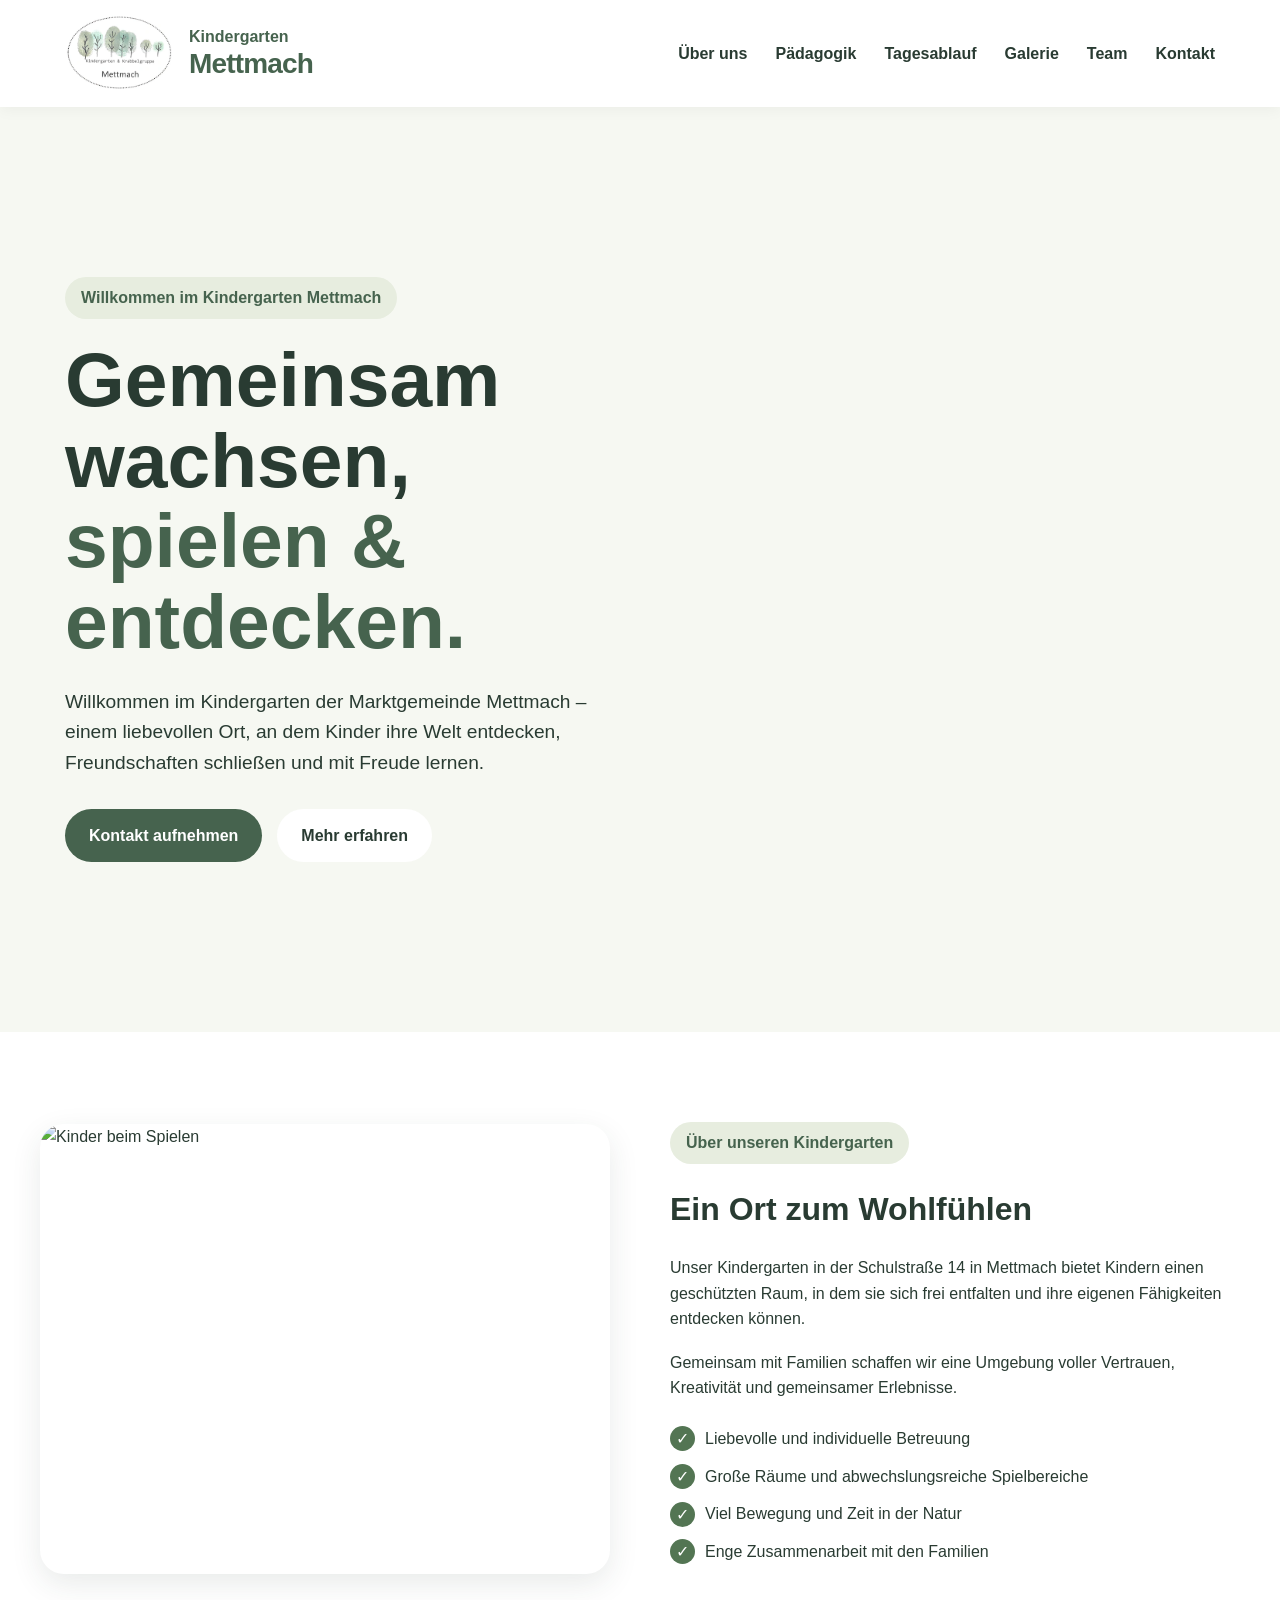
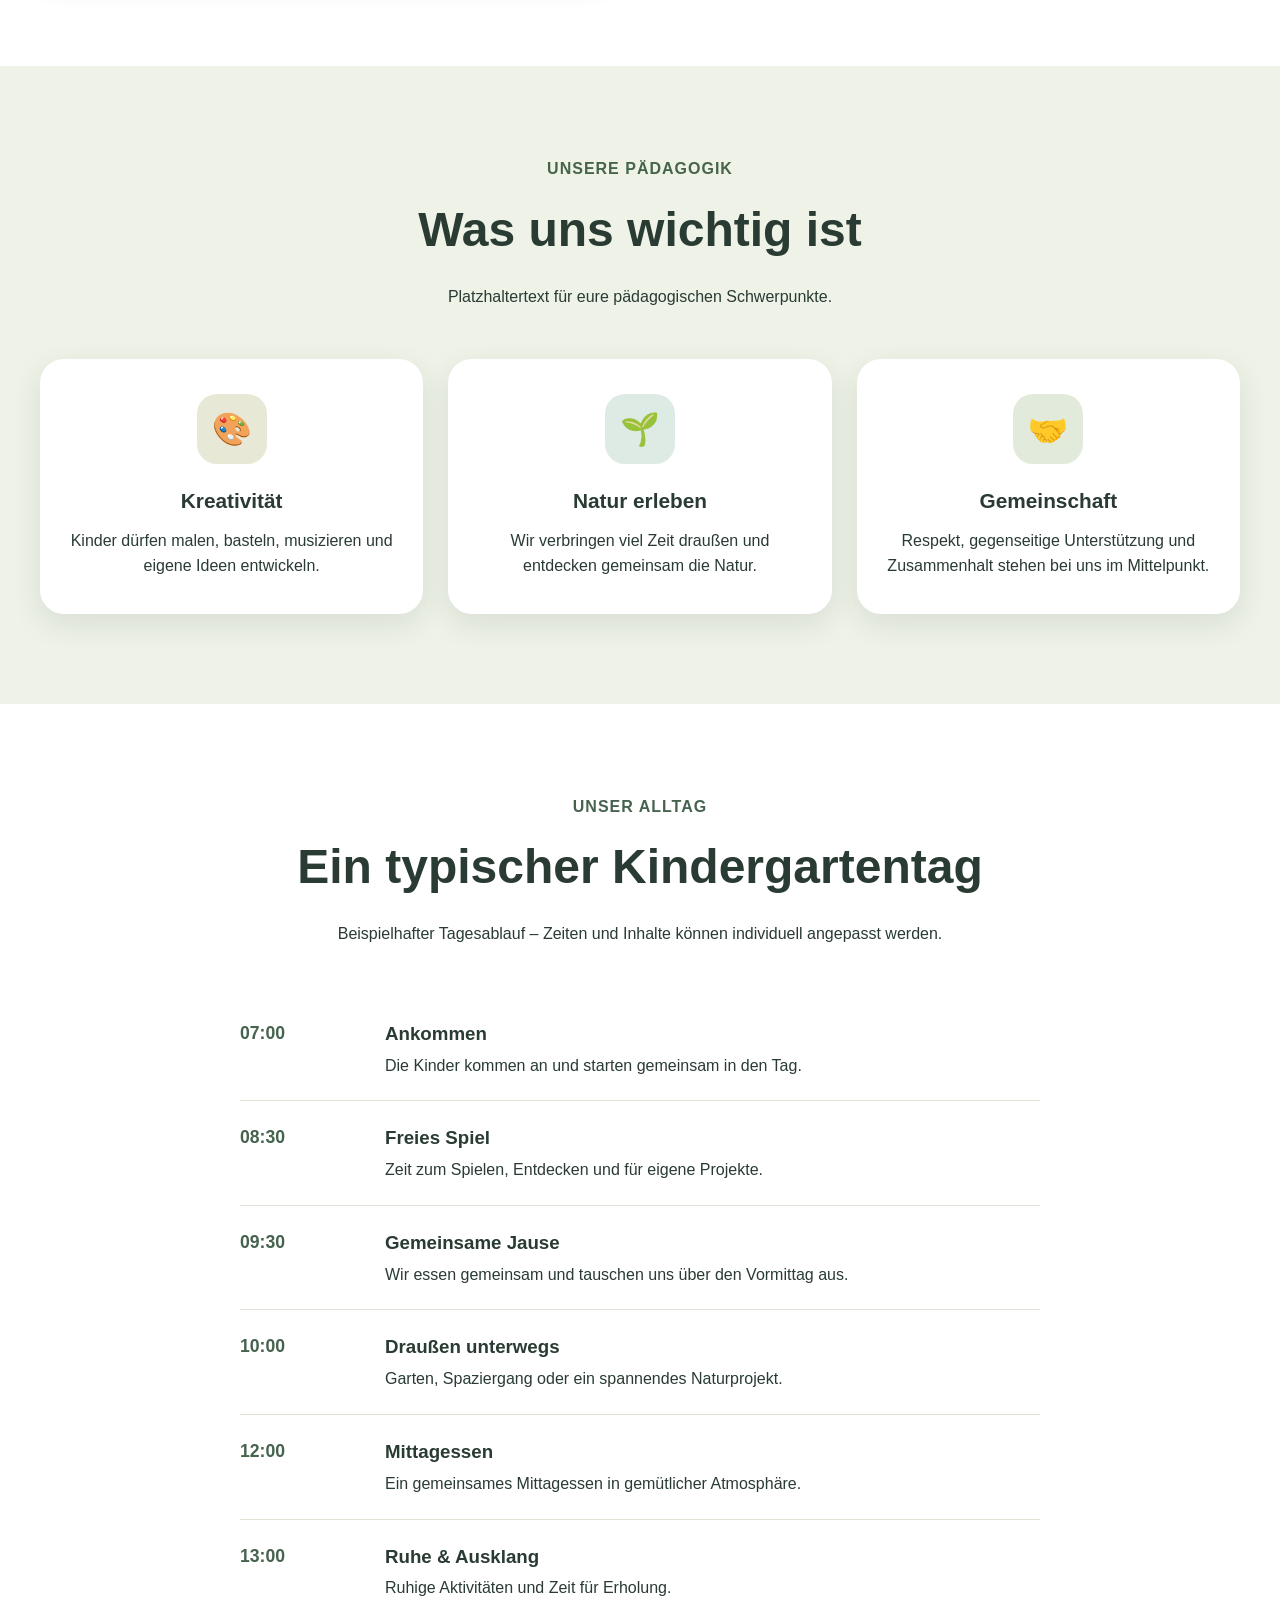
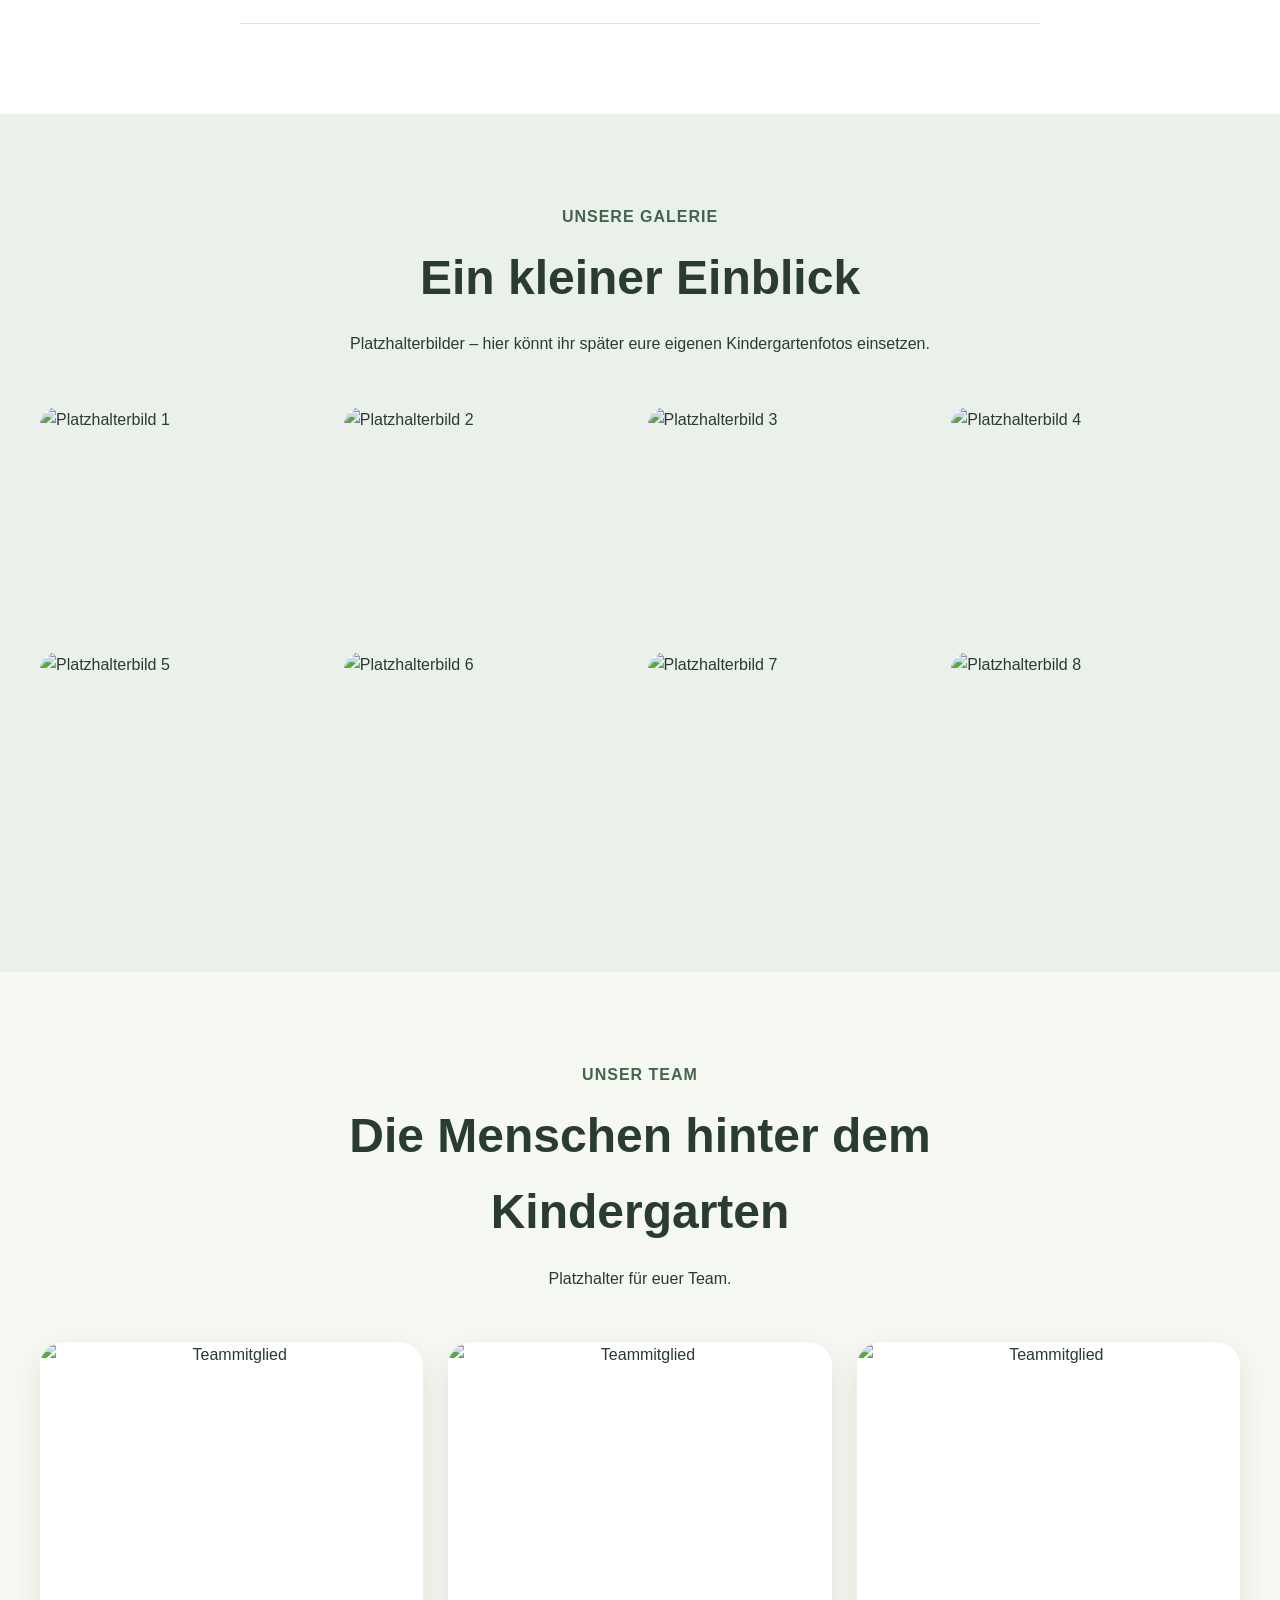
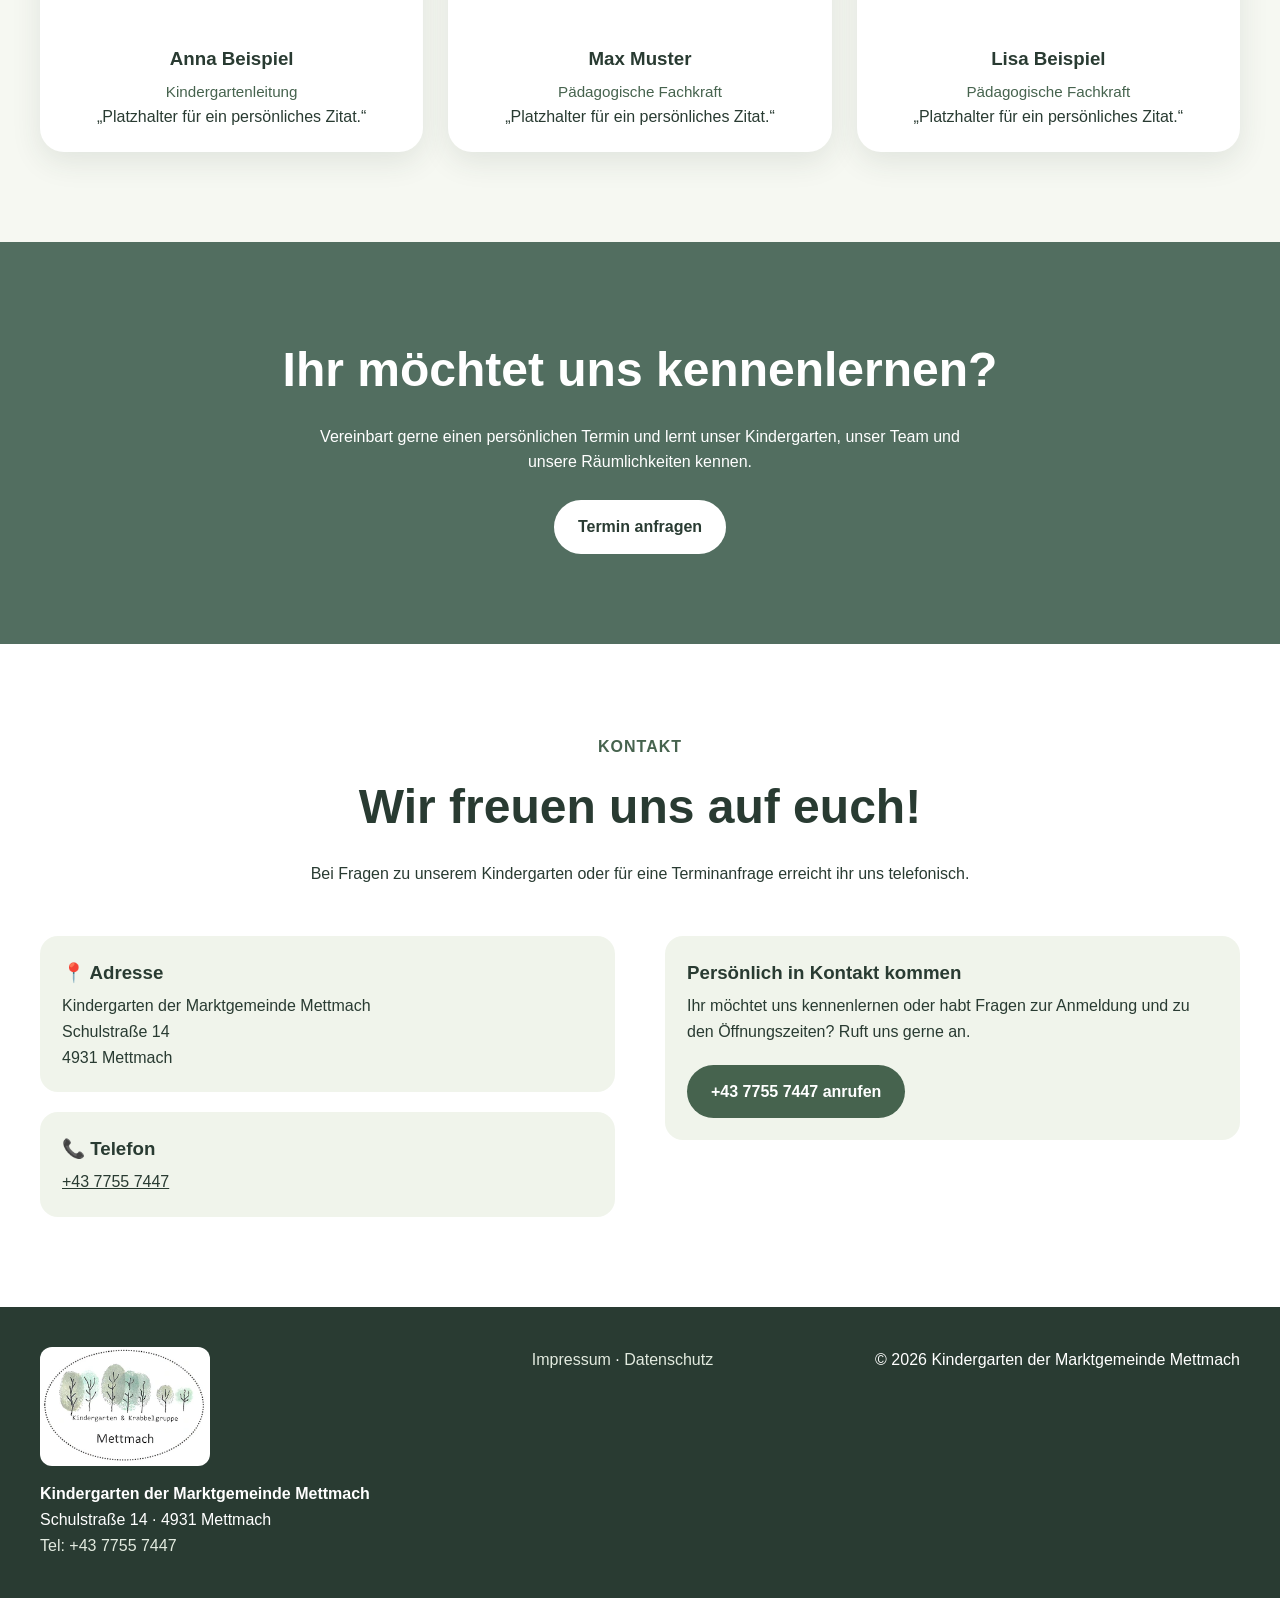
==== commit 662c27a1: "Match website colors to logo and add visible Mettmach branding" ====
--- a/index.html
+++ b/index.html
@@ -8,14 +8,14 @@
 
   <style>
     :root {
-      --primary: #ff9f68;
-      --secondary: #6ec6ca;
-      --yellow: #ffd966;
-      --green: #8bcf8b;
-      --dark: #344054;
-      --light: #fffaf5;
+      --primary: #46634e;
+      --secondary: #526e60;
+      --yellow: #dce0c8;
+      --green: #537553;
+      --dark: #293b32;
+      --light: #f6f8f2;
       --white: #ffffff;
-      --shadow: 0 10px 30px rgba(52, 64, 84, 0.1);
+      --shadow: 0 10px 30px rgba(41, 59, 50, 0.1);
       --radius: 24px;
     }
 
@@ -64,18 +64,38 @@
       display: flex;
       align-items: center;
       justify-content: space-between;
+      gap: 24px;
     }
 
     .logo {
       display: flex;
       align-items: center;
+      gap: 14px;
+      min-width: 0;
+    }
+
+    .logo img {
+      width: 110px;
       flex-shrink: 0;
-    }
-
-    .logo img {
-      width: 170px;
       height: auto;
       object-fit: contain;
+    }
+
+    .logo-name {
+      display: flex;
+      flex-direction: column;
+      color: var(--primary);
+      line-height: 1.2;
+    }
+
+    .logo-name span {
+      font-size: 1rem;
+      font-weight: 600;
+    }
+
+    .logo-name strong {
+      font-size: 1.75rem;
+      letter-spacing: -0.03em;
     }
 
     .footer-logo {
@@ -127,7 +147,7 @@
       display: flex;
       align-items: center;
       background:
-        linear-gradient(90deg, rgba(255,250,245,0.97) 0%, rgba(255,250,245,0.8) 45%, rgba(255,250,245,0.1) 100%),
+        linear-gradient(90deg, rgba(246,248,242,0.97) 0%, rgba(246,248,242,0.9) 45%, rgba(246,248,242,0.3) 100%),
         url("https://picsum.photos/seed/kindergarten/1600/900") center/cover;
     }
 
@@ -144,8 +164,8 @@
     .badge {
       display: inline-block;
       padding: 8px 16px;
-      background: #fff1df;
-      color: #d97735;
+      background: #e7eddf;
+      color: #46634e;
       border-radius: 30px;
       font-weight: bold;
       margin-bottom: 20px;
@@ -280,7 +300,7 @@
 
     /* Features */
     .features {
-      background: #fff5e9;
+      background: #eef2e7;
     }
 
     .feature-grid {
@@ -312,9 +332,9 @@
       font-size: 2rem;
     }
 
-    .orange { background: #ffe1cc; }
-    .blue { background: #d8f4f4; }
-    .green { background: #def4de; }
+    .orange { background: #e7e8d5; }
+    .blue { background: #deebe5; }
+    .green { background: #e2ebdb; }
 
     .feature-card h3 {
       margin-bottom: 10px;
@@ -336,7 +356,7 @@
       grid-template-columns: 120px 1fr;
       gap: 25px;
       padding: 22px 0;
-      border-bottom: 1px solid #eee;
+      border-bottom: 1px solid #dce4d8;
     }
 
     .time {
@@ -351,7 +371,7 @@
 
     /* Gallery */
     .gallery {
-      background: #eefafa;
+      background: #eaf1eb;
     }
 
     .gallery-grid {
@@ -449,7 +469,7 @@
     .contact-box {
       padding: 22px;
       border-radius: 18px;
-      background: #fff8f1;
+      background: #f0f4eb;
     }
 
     .contact-box h3 {
@@ -473,7 +493,7 @@
     }
 
     footer a {
-      color: #ddd;
+      color: #e2eadf;
     }
 
     footer a:hover {
@@ -522,7 +542,7 @@
     }
 
     /* Responsive */
-    @media (max-width: 850px) {
+    @media (max-width: 1000px) {
       .menu-button {
         display: block;
       }
@@ -580,7 +600,15 @@
 
       .nav {
         padding: 12px 18px;
-      }
+        gap: 12px;
+      }
+
+      .logo { gap: 10px; }
+      .logo img { width: 72px; }
+      .logo-name span { font-size: 0.875rem; }
+      .logo-name strong { font-size: 1.4rem; }
+      .menu-button { flex-shrink: 0; }
+
     }
   </style>
 </head>
@@ -590,8 +618,9 @@
   <!-- Navigation -->
   <header>
     <nav class="nav">
-      <a href="#start" class="logo">
-        <img src="Logo_Kindergarten_Mettmach_Neu_bearbeitet.webp" width="284" height="200" alt="Kindergarten der Marktgemeinde Mettmach – Startseite">
+      <a href="#start" class="logo" aria-label="Kindergarten Mettmach – Startseite">
+        <img src="Logo_Kindergarten_Mettmach_Neu_bearbeitet.webp" width="284" height="200" alt="">
+        <span class="logo-name"><span>Kindergarten</span><strong>Mettmach</strong></span>
       </a>
 
       <button class="menu-button" id="menuButton" aria-label="Menü öffnen" aria-expanded="false" aria-controls="navLinks">
@@ -615,7 +644,7 @@
     <section class="hero">
       <div class="hero-content">
         <div class="hero-text">
-          <span class="badge">♥ Herzlich willkommen</span>
+          <span class="badge">Willkommen im Kindergarten Mettmach</span>
 
           <h1>
             Gemeinsam wachsen,
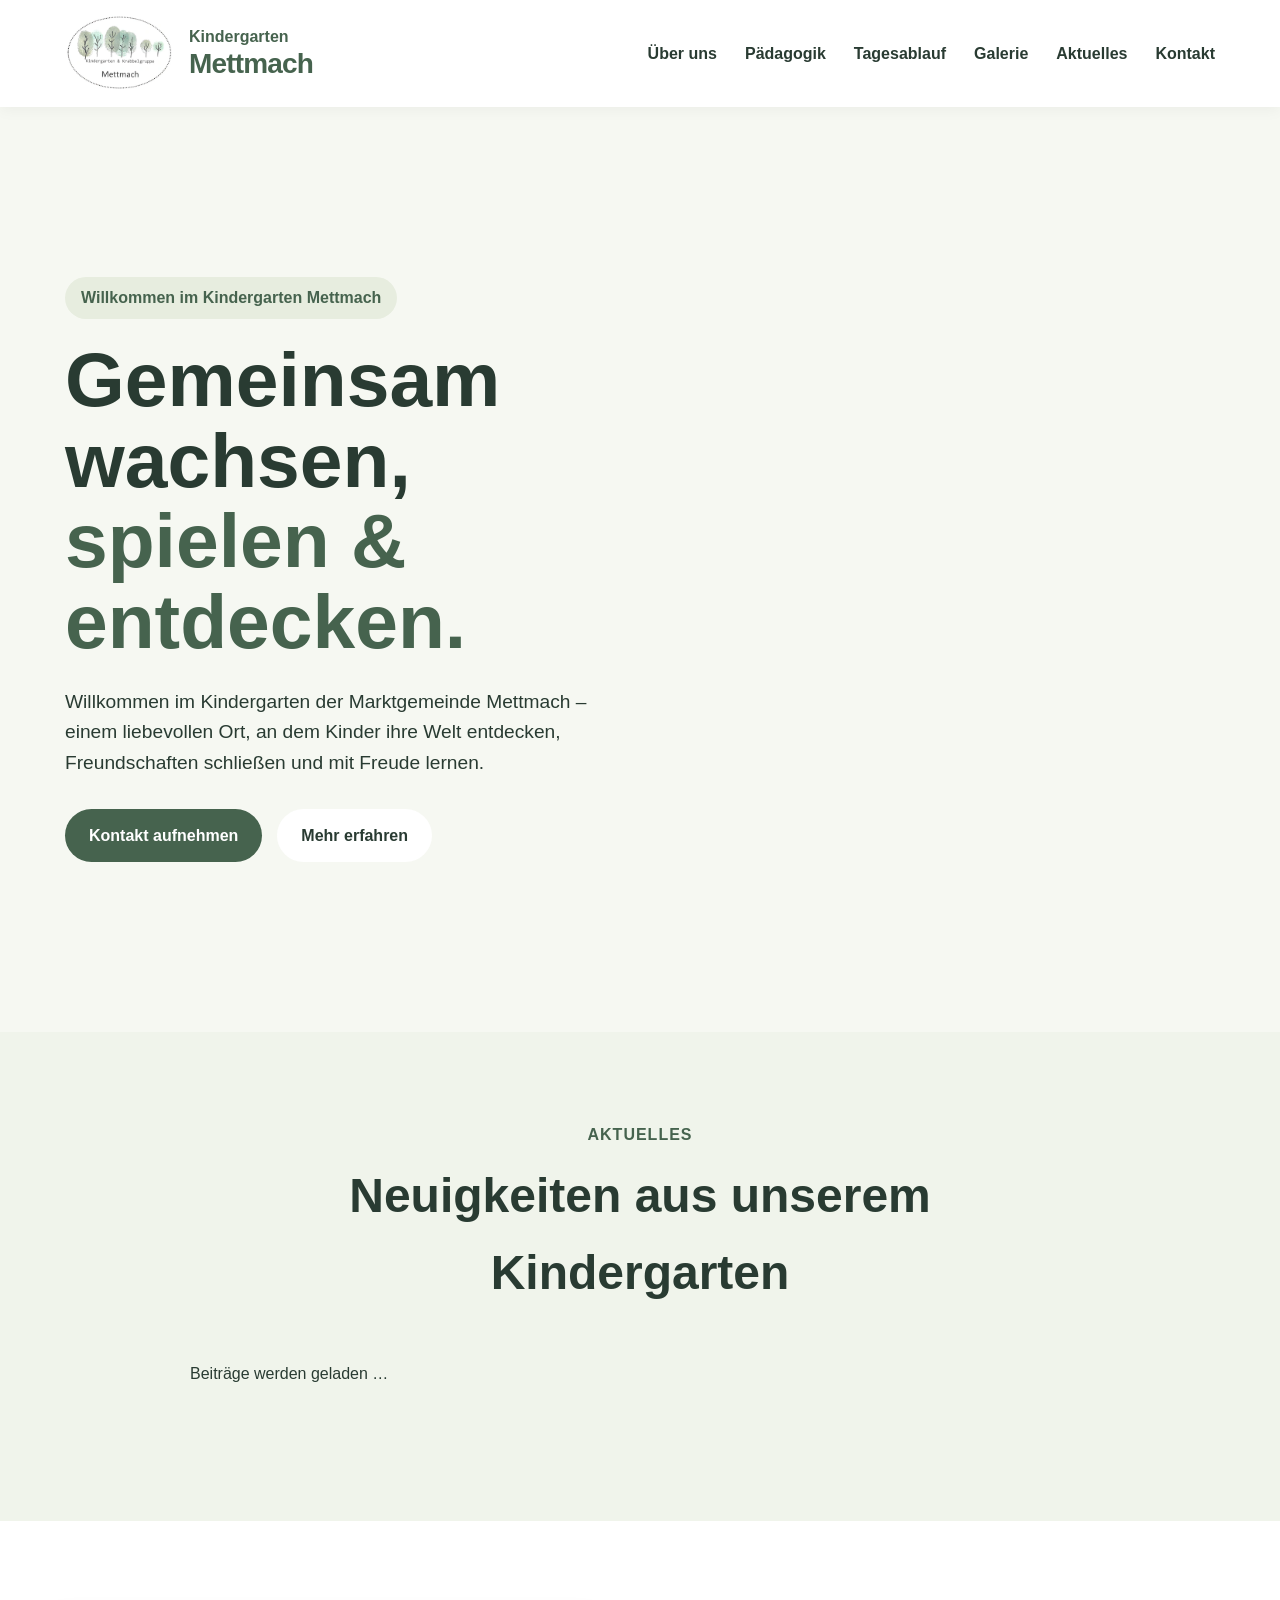
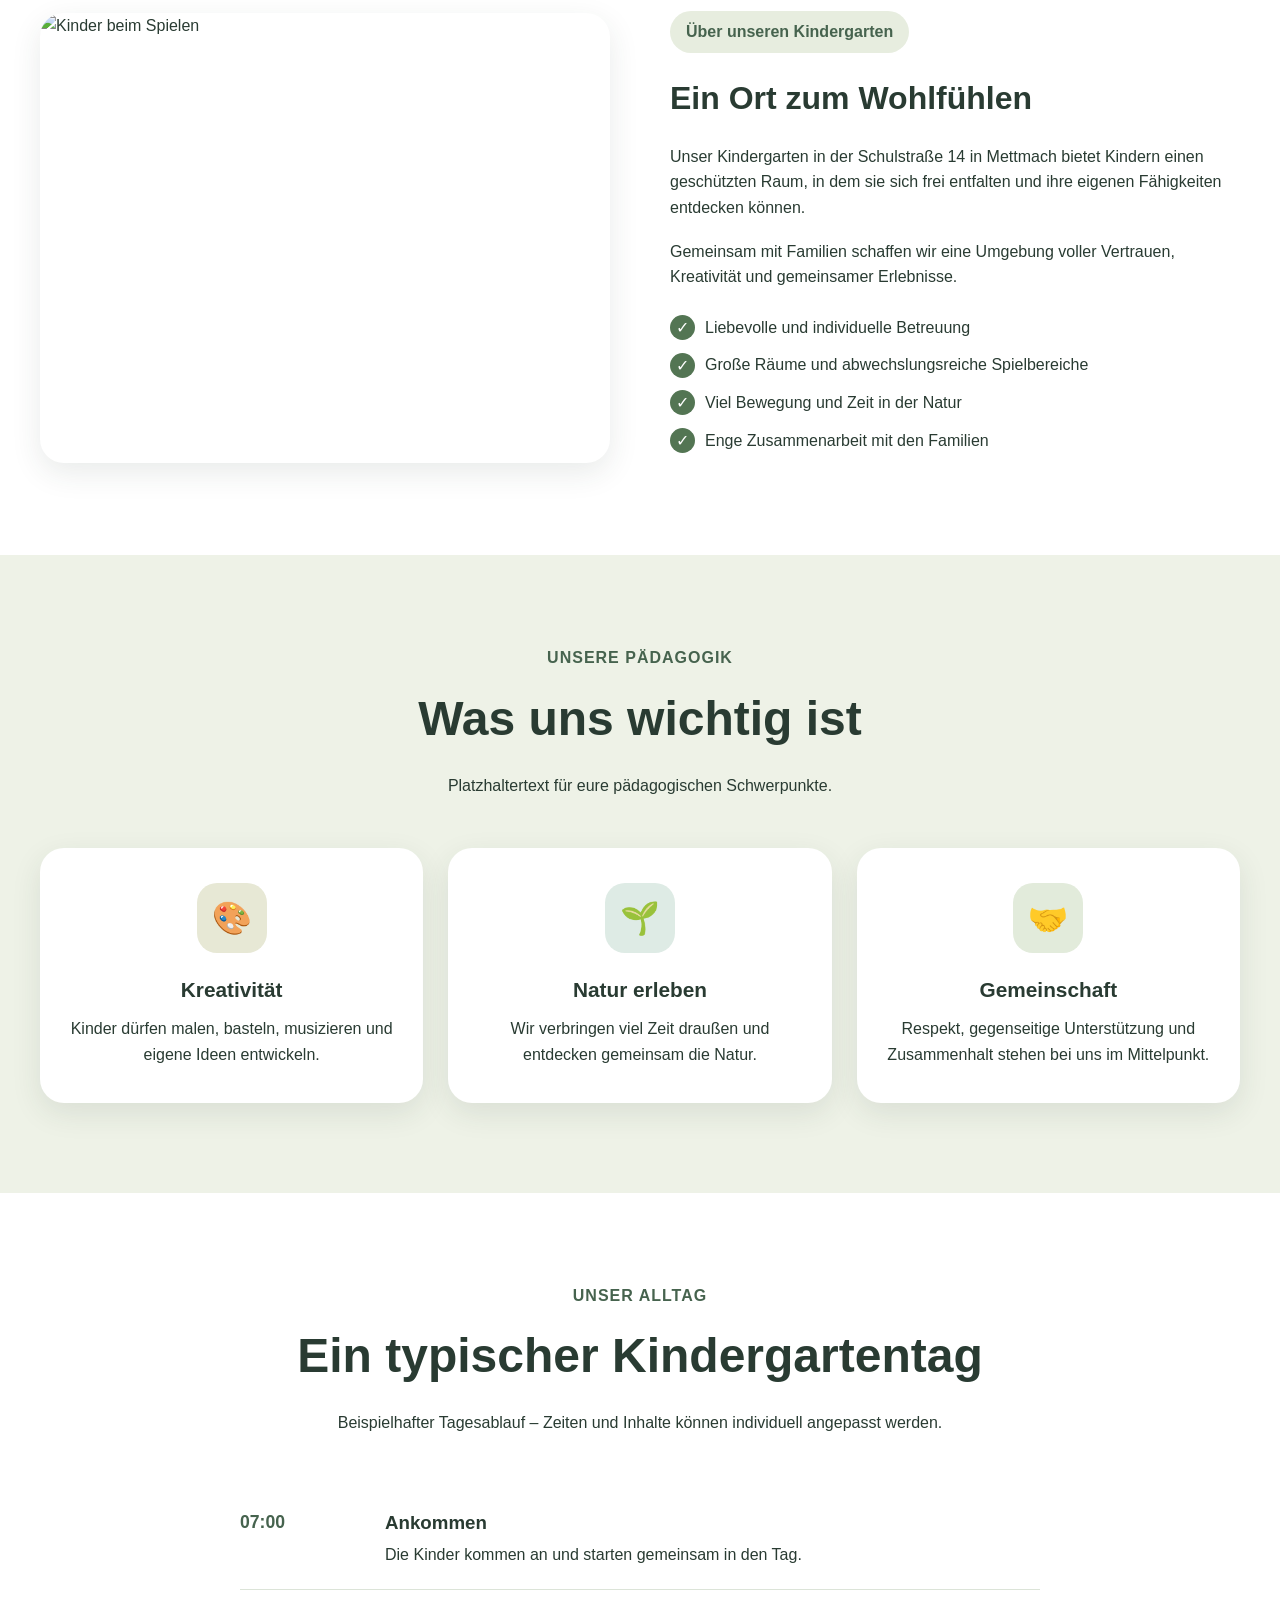
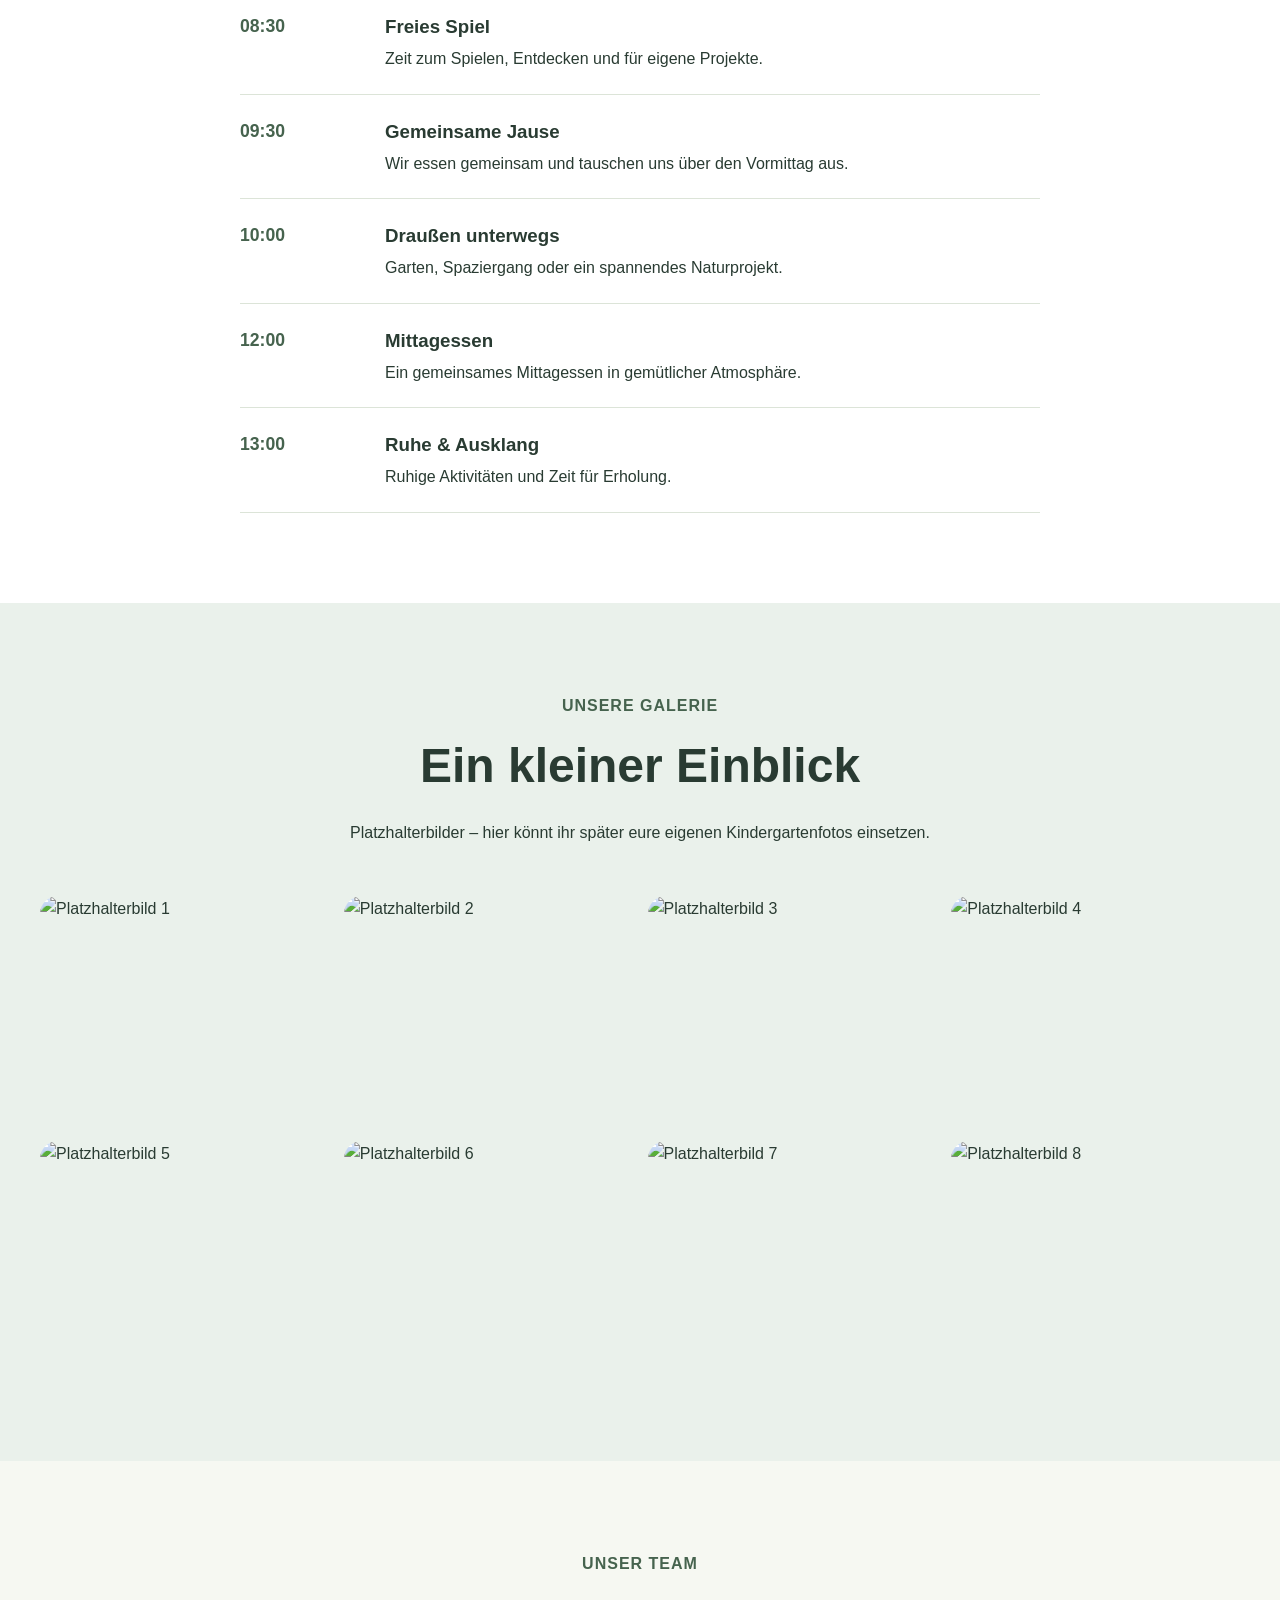
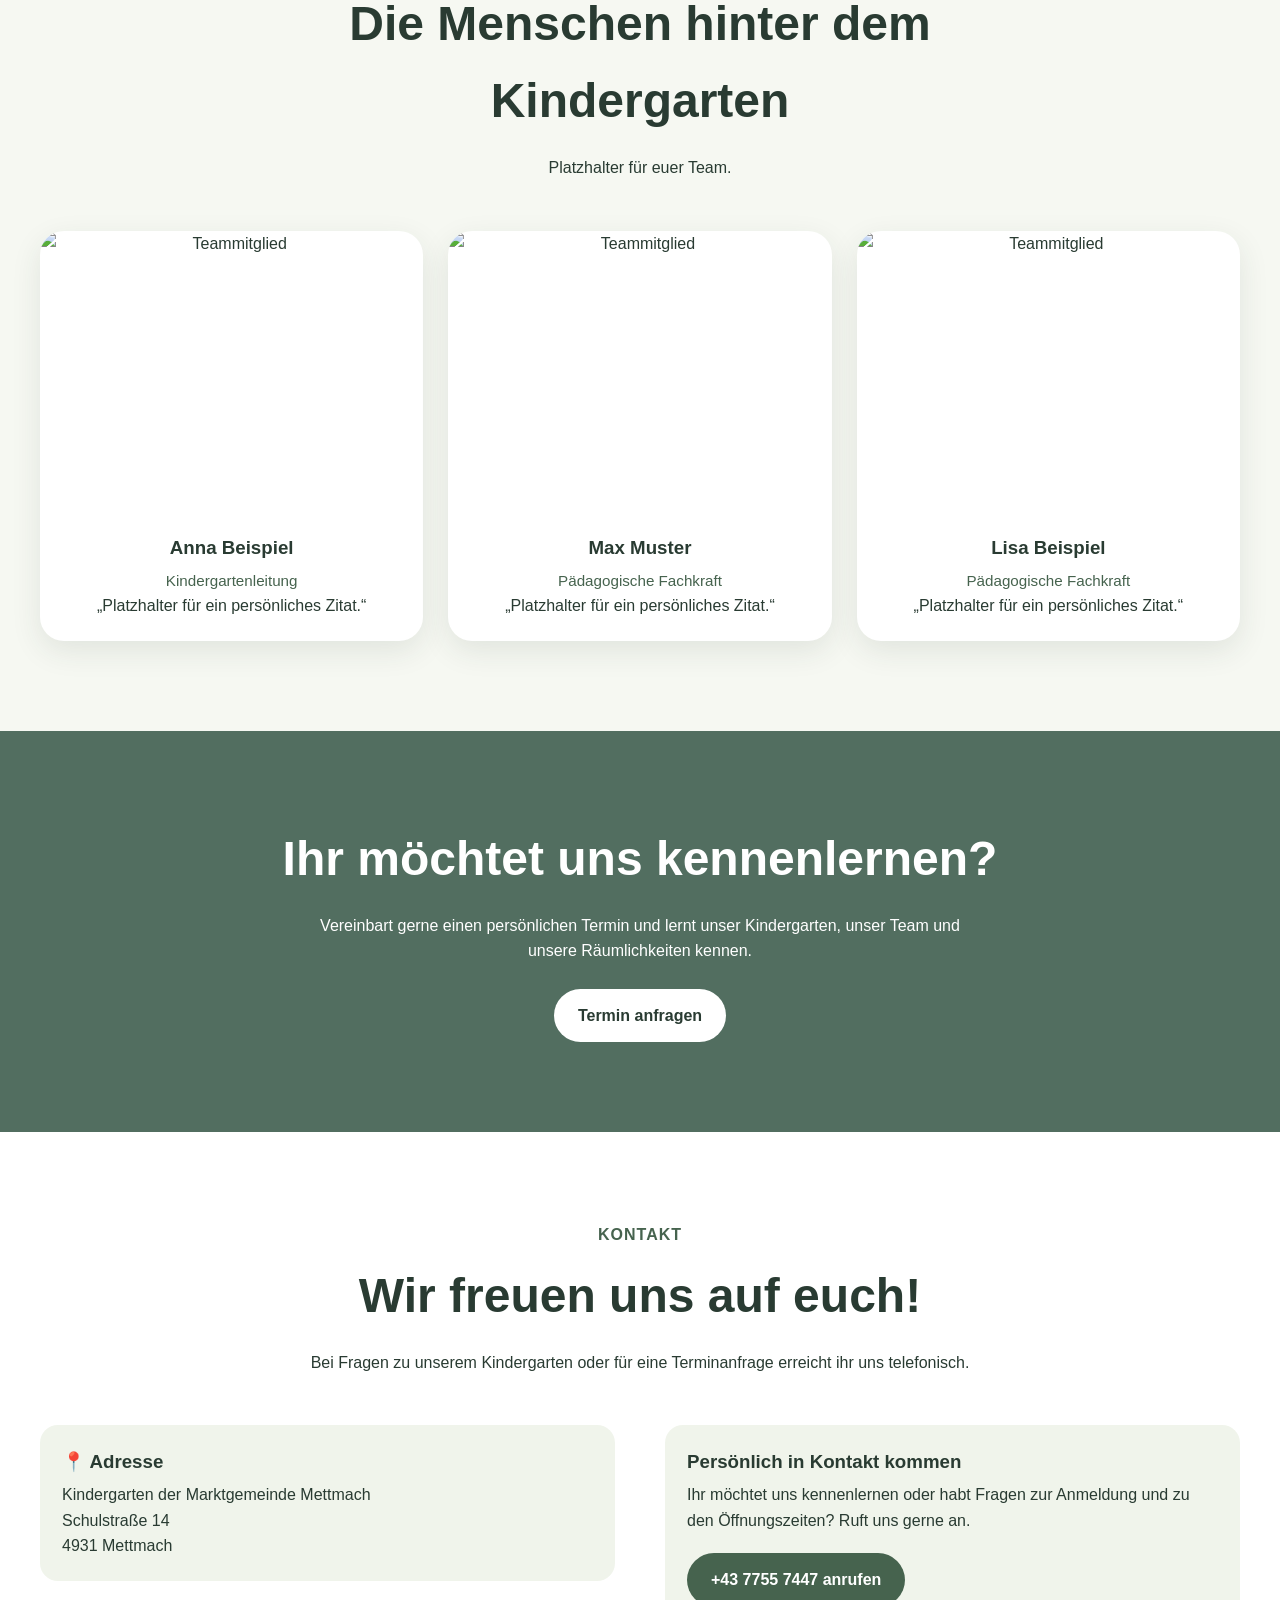
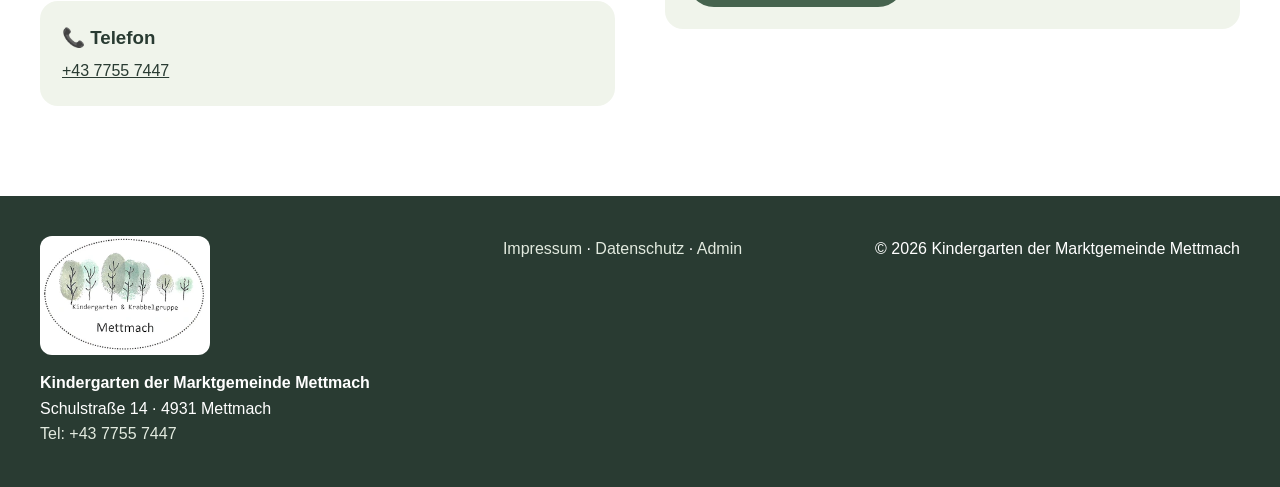
==== commit cded988e: "Add Supabase-backed admin publishing with photos and public news feed" ====
--- a/index.html
+++ b/index.html
@@ -6,611 +6,8 @@
   <title>Kindergarten der Marktgemeinde Mettmach</title>
   <meta name="description" content="Kindergarten der Marktgemeinde Mettmach, Schulstraße 14, 4931 Mettmach. Kontakt und Terminanfragen unter +43 7755 7447.">
 
-  <style>
-    :root {
-      --primary: #46634e;
-      --secondary: #526e60;
-      --yellow: #dce0c8;
-      --green: #537553;
-      --dark: #293b32;
-      --light: #f6f8f2;
-      --white: #ffffff;
-      --shadow: 0 10px 30px rgba(41, 59, 50, 0.1);
-      --radius: 24px;
-    }
-
-    * {
-      box-sizing: border-box;
-      margin: 0;
-      padding: 0;
-    }
-
-    html {
-      scroll-behavior: smooth;
-    }
-
-    body {
-      font-family: Arial, Helvetica, sans-serif;
-      color: var(--dark);
-      background: var(--light);
-      line-height: 1.6;
-    }
-
-    a {
-      color: inherit;
-      text-decoration: none;
-    }
-
-    img {
-      width: 100%;
-      display: block;
-      object-fit: cover;
-    }
-
-    /* Navigation */
-    header {
-      position: sticky;
-      top: 0;
-      z-index: 1000;
-      background: rgba(255, 255, 255, 0.95);
-      backdrop-filter: blur(10px);
-      box-shadow: 0 2px 15px rgba(0,0,0,0.05);
-    }
-
-    .nav {
-      max-width: 1200px;
-      margin: auto;
-      padding: 15px 25px;
-      display: flex;
-      align-items: center;
-      justify-content: space-between;
-      gap: 24px;
-    }
-
-    .logo {
-      display: flex;
-      align-items: center;
-      gap: 14px;
-      min-width: 0;
-    }
-
-    .logo img {
-      width: 110px;
-      flex-shrink: 0;
-      height: auto;
-      object-fit: contain;
-    }
-
-    .logo-name {
-      display: flex;
-      flex-direction: column;
-      color: var(--primary);
-      line-height: 1.2;
-    }
-
-    .logo-name span {
-      font-size: 1rem;
-      font-weight: 600;
-    }
-
-    .logo-name strong {
-      font-size: 1.75rem;
-      letter-spacing: -0.03em;
-    }
-
-    .footer-logo {
-      width: 170px;
-      height: auto;
-      border-radius: 12px;
-      margin-bottom: 15px;
-    }
-
-    section[id] { scroll-margin-top: 160px; }
-    address { font-style: normal; }
-    .contact-box a:not(.button) { text-decoration: underline; }
-    .contact-callout { align-self: start; padding: 32px; }
-    .contact-callout p { margin-bottom: 20px; }
-    a:focus-visible, button:focus-visible {
-      outline: 3px solid var(--dark);
-      outline-offset: 4px;
-    }
-
-    .nav-links {
-      display: flex;
-      gap: 28px;
-      list-style: none;
-    }
-
-    .nav-links a {
-      font-weight: 600;
-      transition: color 0.2s;
-    }
-
-    .nav-links a:hover {
-      color: var(--primary);
-    }
-
-    .menu-button {
-      display: none;
-      border: none;
-      background: var(--primary);
-      color: white;
-      padding: 10px 13px;
-      border-radius: 12px;
-      cursor: pointer;
-      font-size: 1.2rem;
-    }
-
-    /* Hero */
-    .hero {
-      min-height: 650px;
-      display: flex;
-      align-items: center;
-      background:
-        linear-gradient(90deg, rgba(246,248,242,0.97) 0%, rgba(246,248,242,0.9) 45%, rgba(246,248,242,0.3) 100%),
-        url("https://picsum.photos/seed/kindergarten/1600/900") center/cover;
-    }
-
-    .hero-content {
-      width: min(1200px, 100%);
-      margin: auto;
-      padding: 80px 25px;
-    }
-
-    .hero-text {
-      max-width: 600px;
-    }
-
-    .badge {
-      display: inline-block;
-      padding: 8px 16px;
-      background: #e7eddf;
-      color: #46634e;
-      border-radius: 30px;
-      font-weight: bold;
-      margin-bottom: 20px;
-    }
-
-    h1 {
-      font-size: clamp(2.7rem, 6vw, 5rem);
-      line-height: 1.05;
-      margin-bottom: 25px;
-    }
-
-    .hero p {
-      font-size: 1.2rem;
-      margin-bottom: 30px;
-      max-width: 550px;
-    }
-
-    .buttons {
-      display: flex;
-      gap: 15px;
-      flex-wrap: wrap;
-    }
-
-    .button {
-      display: inline-block;
-      padding: 14px 24px;
-      border-radius: 50px;
-      font-weight: bold;
-      transition: transform 0.2s, box-shadow 0.2s;
-      cursor: pointer;
-      border: none;
-      font-size: 1rem;
-    }
-
-    .button:hover {
-      transform: translateY(-2px);
-      box-shadow: var(--shadow);
-    }
-
-    .button-primary {
-      background: var(--primary);
-      color: white;
-    }
-
-    .button-secondary {
-      background: white;
-      color: var(--dark);
-    }
-
-    /* General sections */
-    section {
-      padding: 90px 25px;
-    }
-
-    .container {
-      max-width: 1200px;
-      margin: auto;
-    }
-
-    .section-heading {
-      text-align: center;
-      max-width: 700px;
-      margin: 0 auto 50px;
-    }
-
-    .section-heading span {
-      color: var(--primary);
-      font-weight: bold;
-      text-transform: uppercase;
-      letter-spacing: 1px;
-    }
-
-    .section-heading h2 {
-      font-size: clamp(2rem, 4vw, 3rem);
-      margin: 10px 0 15px;
-    }
-
-    /* About */
-    .about {
-      background: white;
-    }
-
-    .about-grid {
-      display: grid;
-      grid-template-columns: 1fr 1fr;
-      gap: 60px;
-      align-items: center;
-    }
-
-    .about-image {
-      height: 450px;
-      border-radius: var(--radius);
-      overflow: hidden;
-      box-shadow: var(--shadow);
-    }
-
-    .about-image img {
-      height: 100%;
-    }
-
-    .about-text h3 {
-      font-size: 2rem;
-      margin-bottom: 20px;
-    }
-
-    .about-text p {
-      margin-bottom: 18px;
-    }
-
-    .check-list {
-      list-style: none;
-      margin-top: 25px;
-    }
-
-    .check-list li {
-      margin-bottom: 12px;
-      display: flex;
-      gap: 10px;
-      align-items: center;
-    }
-
-    .check {
-      width: 25px;
-      height: 25px;
-      border-radius: 50%;
-      background: var(--green);
-      color: white;
-      display: grid;
-      place-items: center;
-      flex-shrink: 0;
-    }
-
-    /* Features */
-    .features {
-      background: #eef2e7;
-    }
-
-    .feature-grid {
-      display: grid;
-      grid-template-columns: repeat(3, 1fr);
-      gap: 25px;
-    }
-
-    .feature-card {
-      background: white;
-      padding: 35px 28px;
-      border-radius: var(--radius);
-      text-align: center;
-      box-shadow: var(--shadow);
-      transition: transform 0.25s;
-    }
-
-    .feature-card:hover {
-      transform: translateY(-7px);
-    }
-
-    .feature-icon {
-      width: 70px;
-      height: 70px;
-      margin: 0 auto 20px;
-      border-radius: 20px;
-      display: grid;
-      place-items: center;
-      font-size: 2rem;
-    }
-
-    .orange { background: #e7e8d5; }
-    .blue { background: #deebe5; }
-    .green { background: #e2ebdb; }
-
-    .feature-card h3 {
-      margin-bottom: 10px;
-      font-size: 1.3rem;
-    }
-
-    /* Tagesablauf */
-    .schedule {
-      background: white;
-    }
-
-    .timeline {
-      max-width: 800px;
-      margin: auto;
-    }
-
-    .timeline-item {
-      display: grid;
-      grid-template-columns: 120px 1fr;
-      gap: 25px;
-      padding: 22px 0;
-      border-bottom: 1px solid #dce4d8;
-    }
-
-    .time {
-      font-weight: bold;
-      color: var(--primary);
-      font-size: 1.1rem;
-    }
-
-    .timeline-item h3 {
-      margin-bottom: 4px;
-    }
-
-    /* Gallery */
-    .gallery {
-      background: #eaf1eb;
-    }
-
-    .gallery-grid {
-      display: grid;
-      grid-template-columns: repeat(4, 1fr);
-      gap: 15px;
-    }
-
-    .gallery-item {
-      height: 230px;
-      overflow: hidden;
-      border-radius: 18px;
-      cursor: pointer;
-    }
-
-    .gallery-item img {
-      height: 100%;
-      transition: transform 0.4s;
-    }
-
-    .gallery-item:hover img {
-      transform: scale(1.07);
-    }
-
-    /* Team */
-    .team-grid {
-      display: grid;
-      grid-template-columns: repeat(3, 1fr);
-      gap: 25px;
-    }
-
-    .team-card {
-      background: white;
-      border-radius: var(--radius);
-      overflow: hidden;
-      box-shadow: var(--shadow);
-      text-align: center;
-    }
-
-    .team-card img {
-      height: 280px;
-    }
-
-    .team-info {
-      padding: 22px;
-    }
-
-    .team-info h3 {
-      margin-bottom: 5px;
-    }
-
-    .team-info span {
-      color: var(--primary);
-      font-size: 0.95rem;
-    }
-
-    /* CTA */
-    .cta {
-      background: var(--secondary);
-      color: white;
-      text-align: center;
-    }
-
-    .cta h2 {
-      font-size: clamp(2rem, 4vw, 3rem);
-      margin-bottom: 15px;
-    }
-
-    .cta p {
-      max-width: 650px;
-      margin: 0 auto 25px;
-    }
-
-    .cta .button {
-      background: white;
-      color: var(--dark);
-    }
-
-    /* Contact */
-    .contact {
-      background: white;
-    }
-
-    .contact-grid {
-      display: grid;
-      grid-template-columns: 1fr 1fr;
-      gap: 50px;
-    }
-
-    .contact-info {
-      display: grid;
-      gap: 20px;
-    }
-
-    .contact-box {
-      padding: 22px;
-      border-radius: 18px;
-      background: #f0f4eb;
-    }
-
-    .contact-box h3 {
-      margin-bottom: 5px;
-    }
-
-    /* Footer */
-    footer {
-      background: var(--dark);
-      color: white;
-      padding: 40px 25px;
-    }
-
-    .footer-inner {
-      max-width: 1200px;
-      margin: auto;
-      display: flex;
-      justify-content: space-between;
-      gap: 30px;
-      flex-wrap: wrap;
-    }
-
-    footer a {
-      color: #e2eadf;
-    }
-
-    footer a:hover {
-      color: white;
-    }
-
-    /* Modal */
-    .modal {
-      position: fixed;
-      inset: 0;
-      background: rgba(0,0,0,0.75);
-      display: none;
-      align-items: center;
-      justify-content: center;
-      z-index: 2000;
-      padding: 20px;
-    }
-
-    .modal.active {
-      display: flex;
-    }
-
-    .modal-content {
-      max-width: 900px;
-      width: 100%;
-      position: relative;
-    }
-
-    .modal-content img {
-      max-height: 80vh;
-      border-radius: 15px;
-    }
-
-    .close-modal {
-      position: absolute;
-      right: -10px;
-      top: -45px;
-      border: none;
-      background: white;
-      color: var(--dark);
-      width: 40px;
-      height: 40px;
-      border-radius: 50%;
-      cursor: pointer;
-      font-size: 1.4rem;
-    }
-
-    /* Responsive */
-    @media (max-width: 1000px) {
-      .menu-button {
-        display: block;
-      }
-
-      .nav-links {
-        display: none;
-        position: absolute;
-        left: 0;
-        right: 0;
-        top: 100%;
-        background: white;
-        flex-direction: column;
-        padding: 25px;
-        box-shadow: 0 10px 20px rgba(0,0,0,0.08);
-      }
-
-      .nav-links.active {
-        display: flex;
-      }
-
-      .about-grid,
-      .contact-grid {
-        grid-template-columns: 1fr;
-      }
-
-      .feature-grid,
-      .team-grid {
-        grid-template-columns: 1fr 1fr;
-      }
-
-      .gallery-grid {
-        grid-template-columns: 1fr 1fr;
-      }
-    }
-
-    @media (max-width: 550px) {
-      section {
-        padding: 65px 18px;
-      }
-
-      .feature-grid,
-      .team-grid,
-      .gallery-grid {
-        grid-template-columns: 1fr;
-      }
-
-      .timeline-item {
-        grid-template-columns: 85px 1fr;
-        gap: 15px;
-      }
-
-      .hero {
-        min-height: 600px;
-      }
-
-      .nav {
-        padding: 12px 18px;
-        gap: 12px;
-      }
-
-      .logo { gap: 10px; }
-      .logo img { width: 72px; }
-      .logo-name span { font-size: 0.875rem; }
-      .logo-name strong { font-size: 1.4rem; }
-      .menu-button { flex-shrink: 0; }
-
-    }
-  </style>
+  <link rel="stylesheet" href="assets/site.css">
+  <link rel="stylesheet" href="assets/posts.css">
 </head>
 
 <body>
@@ -632,7 +29,7 @@
         <li><a href="#paedagogik">Pädagogik</a></li>
         <li><a href="#tagesablauf">Tagesablauf</a></li>
         <li><a href="#galerie">Galerie</a></li>
-        <li><a href="#team">Team</a></li>
+        <li><a href="#aktuelles">Aktuelles</a></li>
         <li><a href="#kontakt">Kontakt</a></li>
       </ul>
     </nav>
@@ -669,6 +66,19 @@
       </div>
     </section>
 
+
+    <section id="aktuelles" class="news-section">
+      <div class="container">
+        <div class="section-heading">
+          <span>Aktuelles</span>
+          <h2>Neuigkeiten aus unserem Kindergarten</h2>
+        </div>
+        <p id="news-status" class="status" role="status">Beiträge werden geladen …</p>
+        <div id="news-list" class="post-list"></div>
+        <button id="news-more" class="button button-secondary" type="button" hidden>Weitere Beiträge laden</button>
+        <noscript>Bitte JavaScript aktivieren, um aktuelle Beiträge zu sehen.</noscript>
+      </div>
+    </section>
 
     <!-- Über uns -->
     <section class="about" id="ueber-uns">
@@ -1015,7 +425,8 @@
 
       <div>
         <a href="#">Impressum</a> ·
-        <a href="#">Datenschutz</a>
+        <a href="#">Datenschutz</a> ·
+        <a href="admin.html">Admin</a>
       </div>
 
       <div>
@@ -1091,5 +502,7 @@
     });
   </script>
 
+  <script src="assets/vendor/supabase-2.116.0.js"></script>
+  <script type="module" src="assets/news.js"></script>
 </body>
 </html>
--- a/assets/site.css
+++ b/assets/site.css
@@ -0,0 +1,603 @@
+:root {
+      --primary: #46634e;
+      --secondary: #526e60;
+      --yellow: #dce0c8;
+      --green: #537553;
+      --dark: #293b32;
+      --light: #f6f8f2;
+      --white: #ffffff;
+      --shadow: 0 10px 30px rgba(41, 59, 50, 0.1);
+      --radius: 24px;
+    }
+
+    * {
+      box-sizing: border-box;
+      margin: 0;
+      padding: 0;
+    }
+
+    html {
+      scroll-behavior: smooth;
+    }
+
+    body {
+      font-family: Arial, Helvetica, sans-serif;
+      color: var(--dark);
+      background: var(--light);
+      line-height: 1.6;
+    }
+
+    a {
+      color: inherit;
+      text-decoration: none;
+    }
+
+    img {
+      width: 100%;
+      display: block;
+      object-fit: cover;
+    }
+
+    /* Navigation */
+    header {
+      position: sticky;
+      top: 0;
+      z-index: 1000;
+      background: rgba(255, 255, 255, 0.95);
+      backdrop-filter: blur(10px);
+      box-shadow: 0 2px 15px rgba(0,0,0,0.05);
+    }
+
+    .nav {
+      max-width: 1200px;
+      margin: auto;
+      padding: 15px 25px;
+      display: flex;
+      align-items: center;
+      justify-content: space-between;
+      gap: 24px;
+    }
+
+    .logo {
+      display: flex;
+      align-items: center;
+      gap: 14px;
+      min-width: 0;
+    }
+
+    .logo img {
+      width: 110px;
+      flex-shrink: 0;
+      height: auto;
+      object-fit: contain;
+    }
+
+    .logo-name {
+      display: flex;
+      flex-direction: column;
+      color: var(--primary);
+      line-height: 1.2;
+    }
+
+    .logo-name span {
+      font-size: 1rem;
+      font-weight: 600;
+    }
+
+    .logo-name strong {
+      font-size: 1.75rem;
+      letter-spacing: -0.03em;
+    }
+
+    .footer-logo {
+      width: 170px;
+      height: auto;
+      border-radius: 12px;
+      margin-bottom: 15px;
+    }
+
+    section[id] { scroll-margin-top: 160px; }
+    address { font-style: normal; }
+    .contact-box a:not(.button) { text-decoration: underline; }
+    .contact-callout { align-self: start; padding: 32px; }
+    .contact-callout p { margin-bottom: 20px; }
+    a:focus-visible, button:focus-visible {
+      outline: 3px solid var(--dark);
+      outline-offset: 4px;
+    }
+
+    .nav-links {
+      display: flex;
+      gap: 28px;
+      list-style: none;
+    }
+
+    .nav-links a {
+      font-weight: 600;
+      transition: color 0.2s;
+    }
+
+    .nav-links a:hover {
+      color: var(--primary);
+    }
+
+    .menu-button {
+      display: none;
+      border: none;
+      background: var(--primary);
+      color: white;
+      padding: 10px 13px;
+      border-radius: 12px;
+      cursor: pointer;
+      font-size: 1.2rem;
+    }
+
+    /* Hero */
+    .hero {
+      min-height: 650px;
+      display: flex;
+      align-items: center;
+      background:
+        linear-gradient(90deg, rgba(246,248,242,0.97) 0%, rgba(246,248,242,0.9) 45%, rgba(246,248,242,0.3) 100%),
+        url("https://picsum.photos/seed/kindergarten/1600/900") center/cover;
+    }
+
+    .hero-content {
+      width: min(1200px, 100%);
+      margin: auto;
+      padding: 80px 25px;
+    }
+
+    .hero-text {
+      max-width: 600px;
+    }
+
+    .badge {
+      display: inline-block;
+      padding: 8px 16px;
+      background: #e7eddf;
+      color: #46634e;
+      border-radius: 30px;
+      font-weight: bold;
+      margin-bottom: 20px;
+    }
+
+    h1 {
+      font-size: clamp(2.7rem, 6vw, 5rem);
+      line-height: 1.05;
+      margin-bottom: 25px;
+    }
+
+    .hero p {
+      font-size: 1.2rem;
+      margin-bottom: 30px;
+      max-width: 550px;
+    }
+
+    .buttons {
+      display: flex;
+      gap: 15px;
+      flex-wrap: wrap;
+    }
+
+    .button {
+      display: inline-block;
+      padding: 14px 24px;
+      border-radius: 50px;
+      font-weight: bold;
+      transition: transform 0.2s, box-shadow 0.2s;
+      cursor: pointer;
+      border: none;
+      font-size: 1rem;
+    }
+
+    .button:hover {
+      transform: translateY(-2px);
+      box-shadow: var(--shadow);
+    }
+
+    .button-primary {
+      background: var(--primary);
+      color: white;
+    }
+
+    .button-secondary {
+      background: white;
+      color: var(--dark);
+    }
+
+    /* General sections */
+    section {
+      padding: 90px 25px;
+    }
+
+    .container {
+      max-width: 1200px;
+      margin: auto;
+    }
+
+    .section-heading {
+      text-align: center;
+      max-width: 700px;
+      margin: 0 auto 50px;
+    }
+
+    .section-heading span {
+      color: var(--primary);
+      font-weight: bold;
+      text-transform: uppercase;
+      letter-spacing: 1px;
+    }
+
+    .section-heading h2 {
+      font-size: clamp(2rem, 4vw, 3rem);
+      margin: 10px 0 15px;
+    }
+
+    /* About */
+    .about {
+      background: white;
+    }
+
+    .about-grid {
+      display: grid;
+      grid-template-columns: 1fr 1fr;
+      gap: 60px;
+      align-items: center;
+    }
+
+    .about-image {
+      height: 450px;
+      border-radius: var(--radius);
+      overflow: hidden;
+      box-shadow: var(--shadow);
+    }
+
+    .about-image img {
+      height: 100%;
+    }
+
+    .about-text h3 {
+      font-size: 2rem;
+      margin-bottom: 20px;
+    }
+
+    .about-text p {
+      margin-bottom: 18px;
+    }
+
+    .check-list {
+      list-style: none;
+      margin-top: 25px;
+    }
+
+    .check-list li {
+      margin-bottom: 12px;
+      display: flex;
+      gap: 10px;
+      align-items: center;
+    }
+
+    .check {
+      width: 25px;
+      height: 25px;
+      border-radius: 50%;
+      background: var(--green);
+      color: white;
+      display: grid;
+      place-items: center;
+      flex-shrink: 0;
+    }
+
+    /* Features */
+    .features {
+      background: #eef2e7;
+    }
+
+    .feature-grid {
+      display: grid;
+      grid-template-columns: repeat(3, 1fr);
+      gap: 25px;
+    }
+
+    .feature-card {
+      background: white;
+      padding: 35px 28px;
+      border-radius: var(--radius);
+      text-align: center;
+      box-shadow: var(--shadow);
+      transition: transform 0.25s;
+    }
+
+    .feature-card:hover {
+      transform: translateY(-7px);
+    }
+
+    .feature-icon {
+      width: 70px;
+      height: 70px;
+      margin: 0 auto 20px;
+      border-radius: 20px;
+      display: grid;
+      place-items: center;
+      font-size: 2rem;
+    }
+
+    .orange { background: #e7e8d5; }
+    .blue { background: #deebe5; }
+    .green { background: #e2ebdb; }
+
+    .feature-card h3 {
+      margin-bottom: 10px;
+      font-size: 1.3rem;
+    }
+
+    /* Tagesablauf */
+    .schedule {
+      background: white;
+    }
+
+    .timeline {
+      max-width: 800px;
+      margin: auto;
+    }
+
+    .timeline-item {
+      display: grid;
+      grid-template-columns: 120px 1fr;
+      gap: 25px;
+      padding: 22px 0;
+      border-bottom: 1px solid #dce4d8;
+    }
+
+    .time {
+      font-weight: bold;
+      color: var(--primary);
+      font-size: 1.1rem;
+    }
+
+    .timeline-item h3 {
+      margin-bottom: 4px;
+    }
+
+    /* Gallery */
+    .gallery {
+      background: #eaf1eb;
+    }
+
+    .gallery-grid {
+      display: grid;
+      grid-template-columns: repeat(4, 1fr);
+      gap: 15px;
+    }
+
+    .gallery-item {
+      height: 230px;
+      overflow: hidden;
+      border-radius: 18px;
+      cursor: pointer;
+    }
+
+    .gallery-item img {
+      height: 100%;
+      transition: transform 0.4s;
+    }
+
+    .gallery-item:hover img {
+      transform: scale(1.07);
+    }
+
+    /* Team */
+    .team-grid {
+      display: grid;
+      grid-template-columns: repeat(3, 1fr);
+      gap: 25px;
+    }
+
+    .team-card {
+      background: white;
+      border-radius: var(--radius);
+      overflow: hidden;
+      box-shadow: var(--shadow);
+      text-align: center;
+    }
+
+    .team-card img {
+      height: 280px;
+    }
+
+    .team-info {
+      padding: 22px;
+    }
+
+    .team-info h3 {
+      margin-bottom: 5px;
+    }
+
+    .team-info span {
+      color: var(--primary);
+      font-size: 0.95rem;
+    }
+
+    /* CTA */
+    .cta {
+      background: var(--secondary);
+      color: white;
+      text-align: center;
+    }
+
+    .cta h2 {
+      font-size: clamp(2rem, 4vw, 3rem);
+      margin-bottom: 15px;
+    }
+
+    .cta p {
+      max-width: 650px;
+      margin: 0 auto 25px;
+    }
+
+    .cta .button {
+      background: white;
+      color: var(--dark);
+    }
+
+    /* Contact */
+    .contact {
+      background: white;
+    }
+
+    .contact-grid {
+      display: grid;
+      grid-template-columns: 1fr 1fr;
+      gap: 50px;
+    }
+
+    .contact-info {
+      display: grid;
+      gap: 20px;
+    }
+
+    .contact-box {
+      padding: 22px;
+      border-radius: 18px;
+      background: #f0f4eb;
+    }
+
+    .contact-box h3 {
+      margin-bottom: 5px;
+    }
+
+    /* Footer */
+    footer {
+      background: var(--dark);
+      color: white;
+      padding: 40px 25px;
+    }
+
+    .footer-inner {
+      max-width: 1200px;
+      margin: auto;
+      display: flex;
+      justify-content: space-between;
+      gap: 30px;
+      flex-wrap: wrap;
+    }
+
+    footer a {
+      color: #e2eadf;
+    }
+
+    footer a:hover {
+      color: white;
+    }
+
+    /* Modal */
+    .modal {
+      position: fixed;
+      inset: 0;
+      background: rgba(0,0,0,0.75);
+      display: none;
+      align-items: center;
+      justify-content: center;
+      z-index: 2000;
+      padding: 20px;
+    }
+
+    .modal.active {
+      display: flex;
+    }
+
+    .modal-content {
+      max-width: 900px;
+      width: 100%;
+      position: relative;
+    }
+
+    .modal-content img {
+      max-height: 80vh;
+      border-radius: 15px;
+    }
+
+    .close-modal {
+      position: absolute;
+      right: -10px;
+      top: -45px;
+      border: none;
+      background: white;
+      color: var(--dark);
+      width: 40px;
+      height: 40px;
+      border-radius: 50%;
+      cursor: pointer;
+      font-size: 1.4rem;
+    }
+
+    /* Responsive */
+    @media (max-width: 1000px) {
+      .menu-button {
+        display: block;
+      }
+
+      .nav-links {
+        display: none;
+        position: absolute;
+        left: 0;
+        right: 0;
+        top: 100%;
+        background: white;
+        flex-direction: column;
+        padding: 25px;
+        box-shadow: 0 10px 20px rgba(0,0,0,0.08);
+      }
+
+      .nav-links.active {
+        display: flex;
+      }
+
+      .about-grid,
+      .contact-grid {
+        grid-template-columns: 1fr;
+      }
+
+      .feature-grid,
+      .team-grid {
+        grid-template-columns: 1fr 1fr;
+      }
+
+      .gallery-grid {
+        grid-template-columns: 1fr 1fr;
+      }
+    }
+
+    @media (max-width: 550px) {
+      section {
+        padding: 65px 18px;
+      }
+
+      .feature-grid,
+      .team-grid,
+      .gallery-grid {
+        grid-template-columns: 1fr;
+      }
+
+      .timeline-item {
+        grid-template-columns: 85px 1fr;
+        gap: 15px;
+      }
+
+      .hero {
+        min-height: 600px;
+      }
+
+      .nav {
+        padding: 12px 18px;
+        gap: 12px;
+      }
+
+      .logo { gap: 10px; }
+      .logo img { width: 72px; }
+      .logo-name span { font-size: 0.875rem; }
+      .logo-name strong { font-size: 1.4rem; }
+      .menu-button { flex-shrink: 0; }
+
+    }
--- a/assets/posts.css
+++ b/assets/posts.css
@@ -0,0 +1,38 @@
+[hidden] { display: none !important; }
+.news-section { background: #f0f4eb; }
+.post-list { display: grid; gap: 28px; max-width: 900px; margin: 0 auto 28px; }
+.post-card { background: white; padding: clamp(20px, 4vw, 36px); border-radius: var(--radius); box-shadow: var(--shadow); overflow-wrap: anywhere; }
+.post-card h3 { font-size: 1.6rem; line-height: 1.3; margin: 8px 0 18px; }
+.post-card time { color: #526e60; font-size: 0.95rem; }
+.post-body { white-space: pre-wrap; }
+.post-photos { display: grid; grid-template-columns: repeat(2, minmax(0, 1fr)); gap: 12px; margin-top: 22px; }
+.post-photos img { height: auto; max-height: 480px; object-fit: contain; background: #f6f8f2; border-radius: 12px; }
+.post-photos a:only-child { grid-column: 1 / -1; }
+.status { max-width: 900px; margin: 16px auto; overflow-wrap: anywhere; }
+.status.error { color: #8d2929; }
+#news-more { display: block; margin: 20px auto 0; }
+.admin-main { max-width: 1000px; margin: auto; padding: 48px 20px 80px; }
+.admin-main h1 { font-size: clamp(2rem, 5vw, 3rem); line-height: 1.15; }
+.admin-main h2 { font-size: 1.5rem; margin-bottom: 16px; }
+.admin-card { padding: clamp(20px, 4vw, 36px); margin: 24px 0; background: white; border-radius: var(--radius); box-shadow: var(--shadow); }
+.login-card { max-width: 500px; }
+.admin-form { display: grid; gap: 18px; }
+.admin-form label { display: block; font-weight: 600; margin-bottom: 6px; }
+.admin-form input, .admin-form textarea { width: 100%; border: 1px solid #9bab9e; border-radius: 10px; padding: 12px 14px; font: inherit; color: var(--dark); background: white; }
+.admin-form textarea { resize: vertical; min-height: 200px; }
+.admin-form input:focus-visible, .admin-form textarea:focus-visible { outline: 3px solid var(--primary); outline-offset: 2px; }
+.admin-form small { display: block; font-size: 0.9rem; margin-top: 6px; }
+.admin-form fieldset { border: 0; min-width: 0; display: grid; gap: 18px; }
+.admin-form button { justify-self: start; }
+button:disabled { opacity: 0.6; cursor: wait; }
+.admin-toolbar { display: flex; justify-content: space-between; align-items: center; gap: 20px; flex-wrap: wrap; }
+.photo-preview { display: grid; grid-template-columns: repeat(auto-fit, minmax(120px, 1fr)); gap: 12px; }
+.photo-preview img { height: 160px; object-fit: contain; border-radius: 10px; background: var(--light); }
+.admin-help { color: #526e60; }
+@media (max-width: 550px) {
+  .post-photos { grid-template-columns: 1fr; }
+  .admin-main { padding-top: 30px; }
+  .admin-toolbar .button { padding: 10px 16px; }
+}
+
+.admin-navigation { flex-wrap: wrap; }
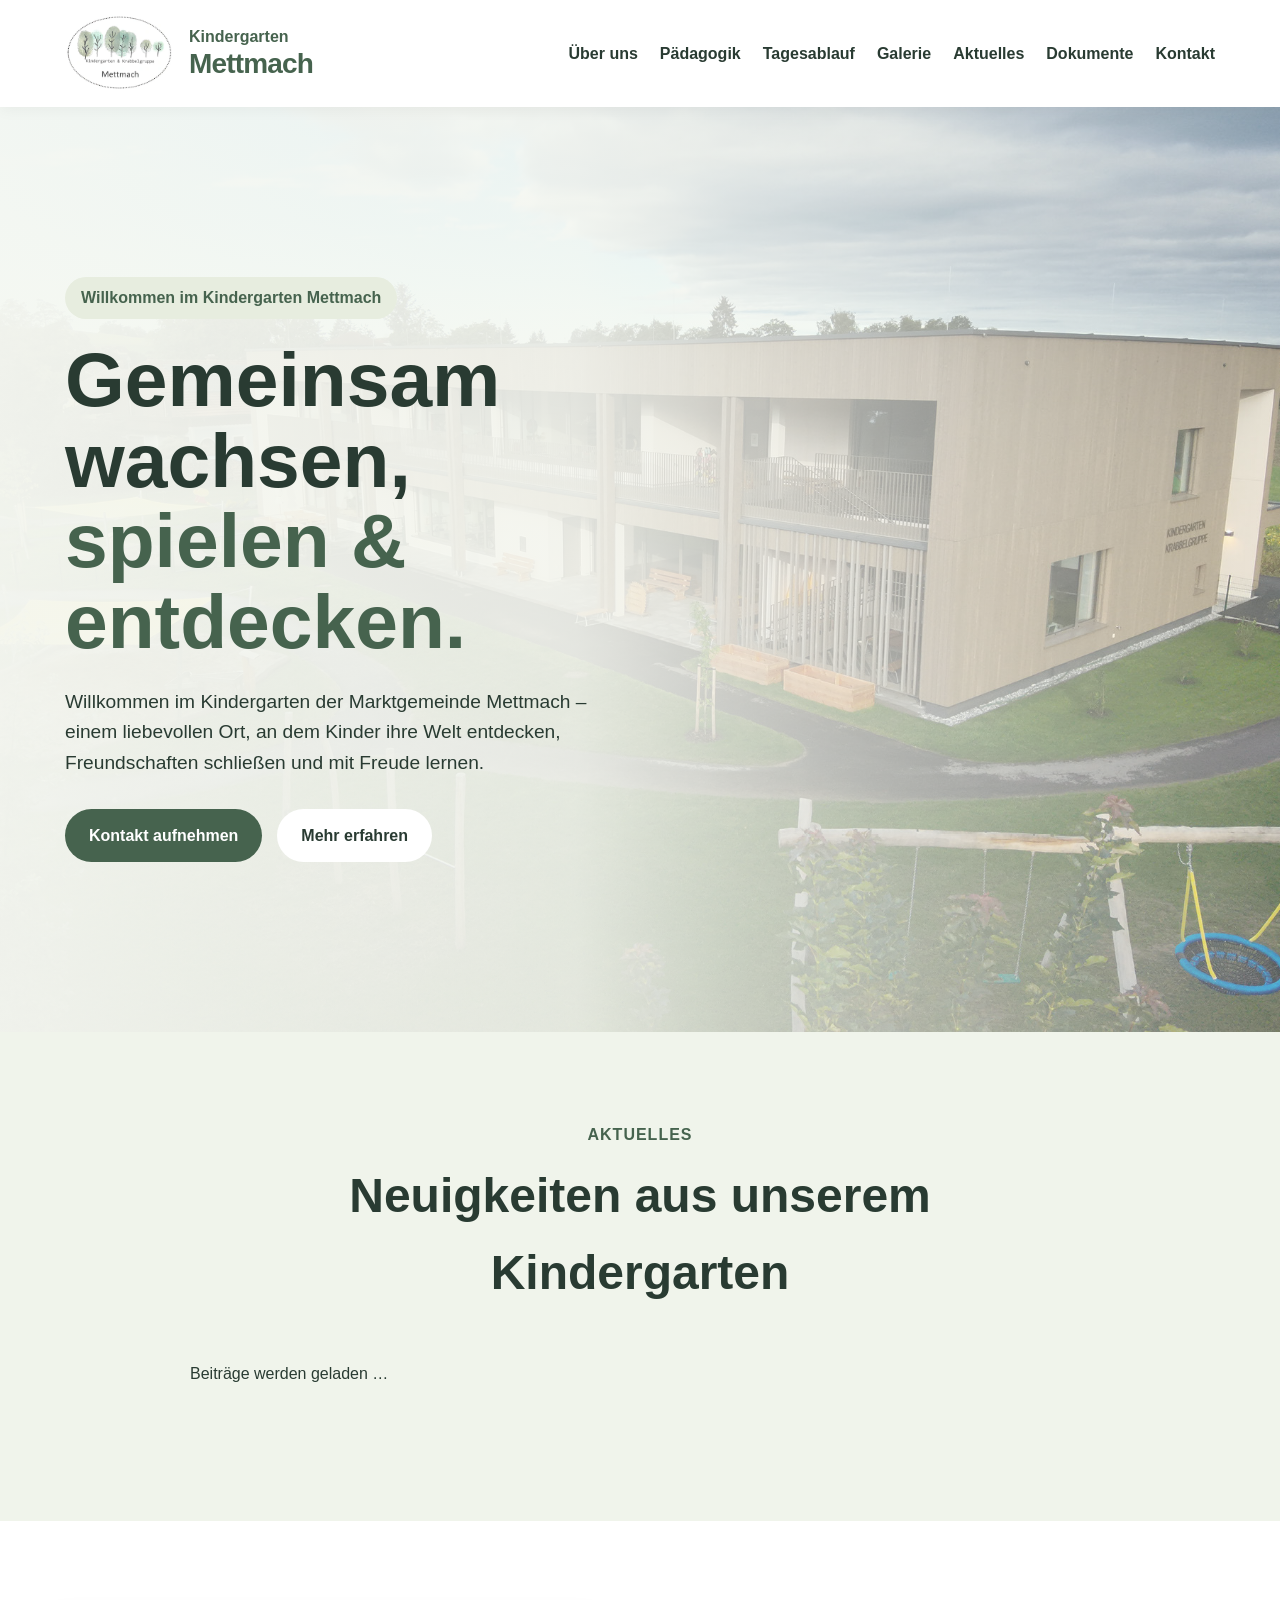
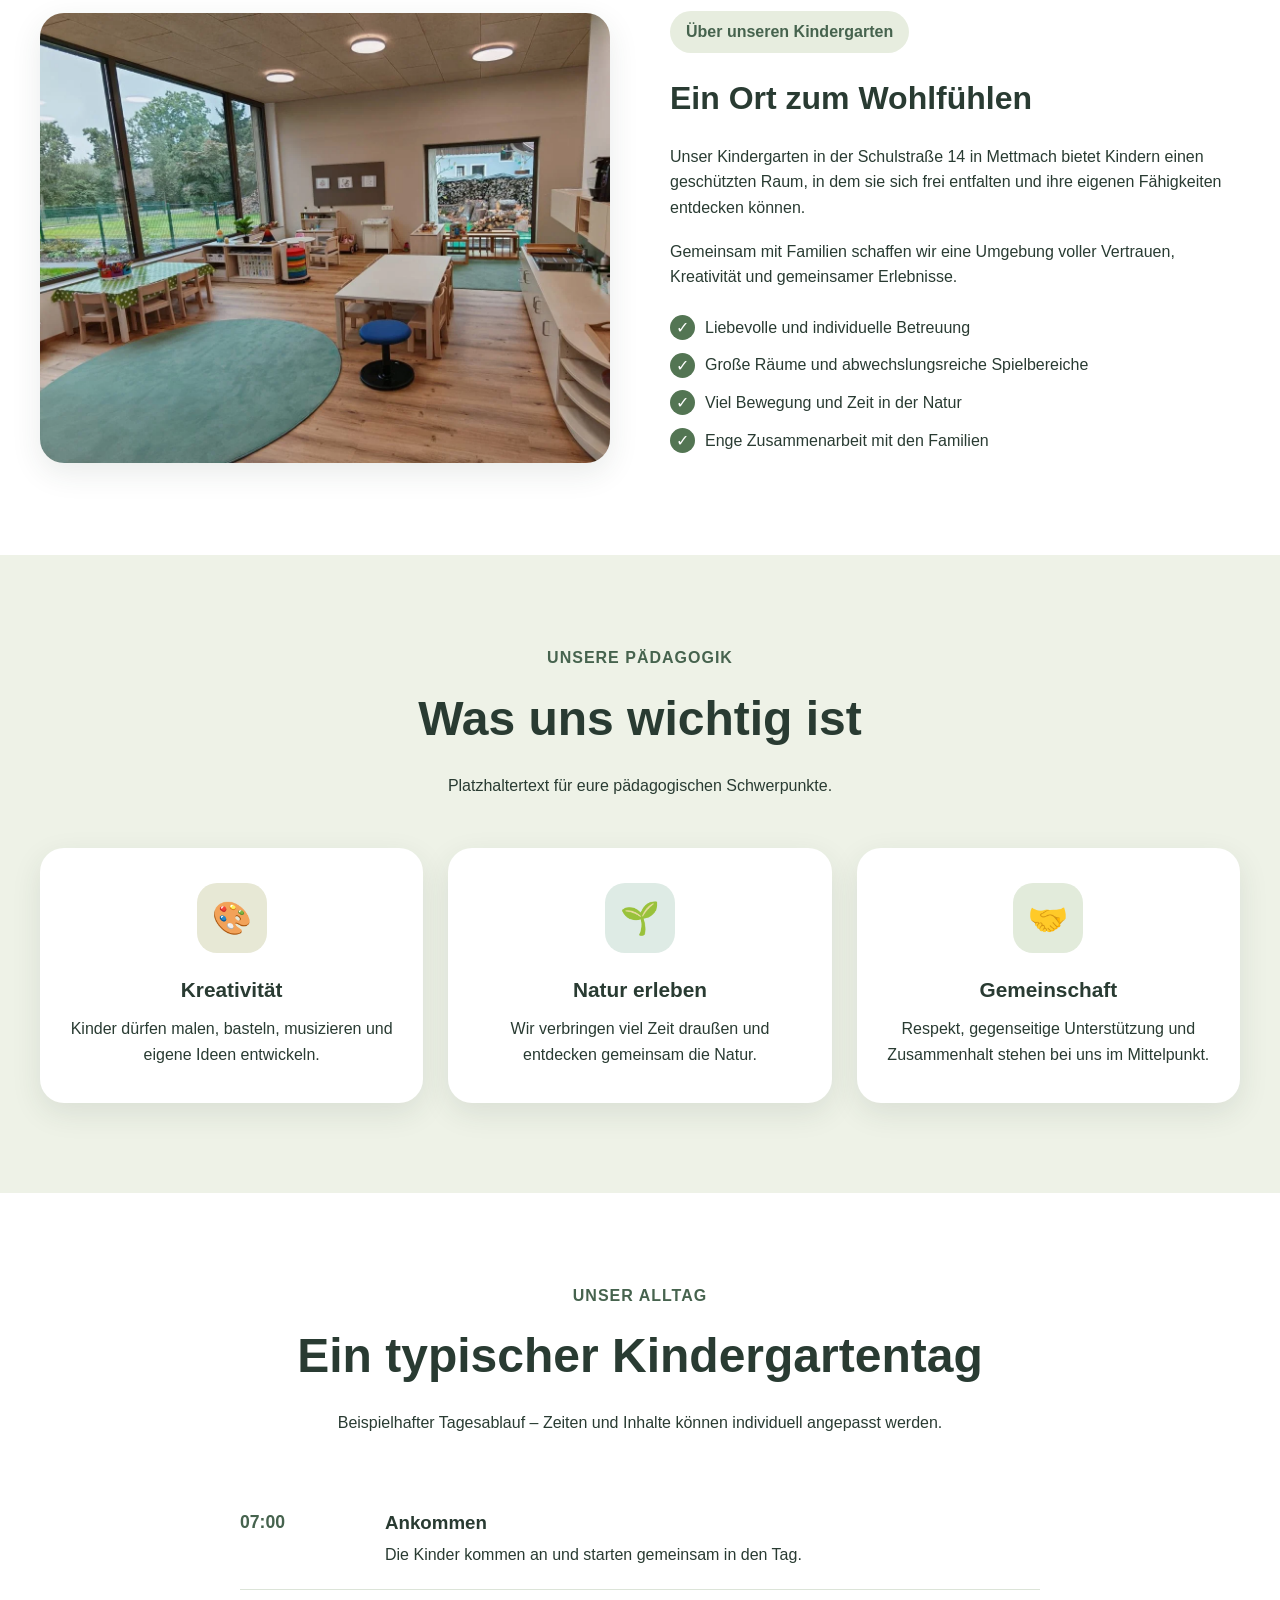
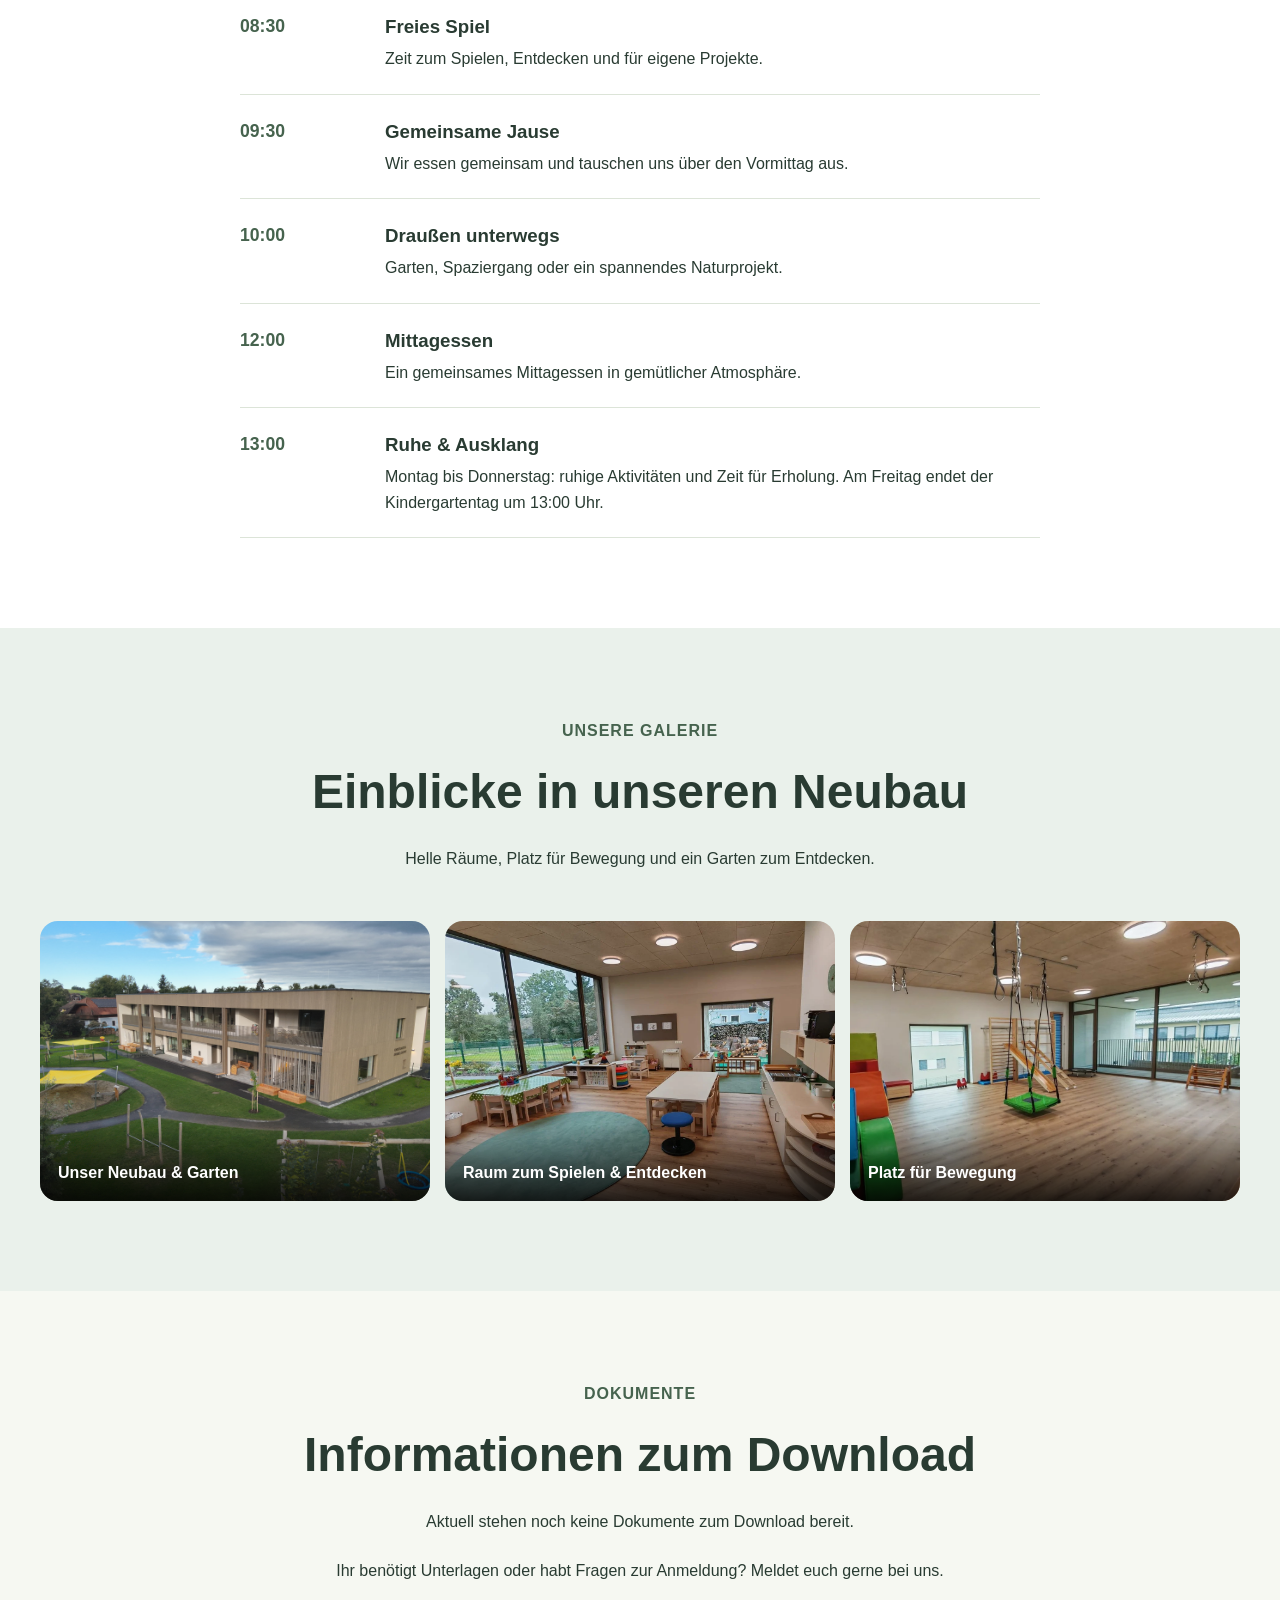
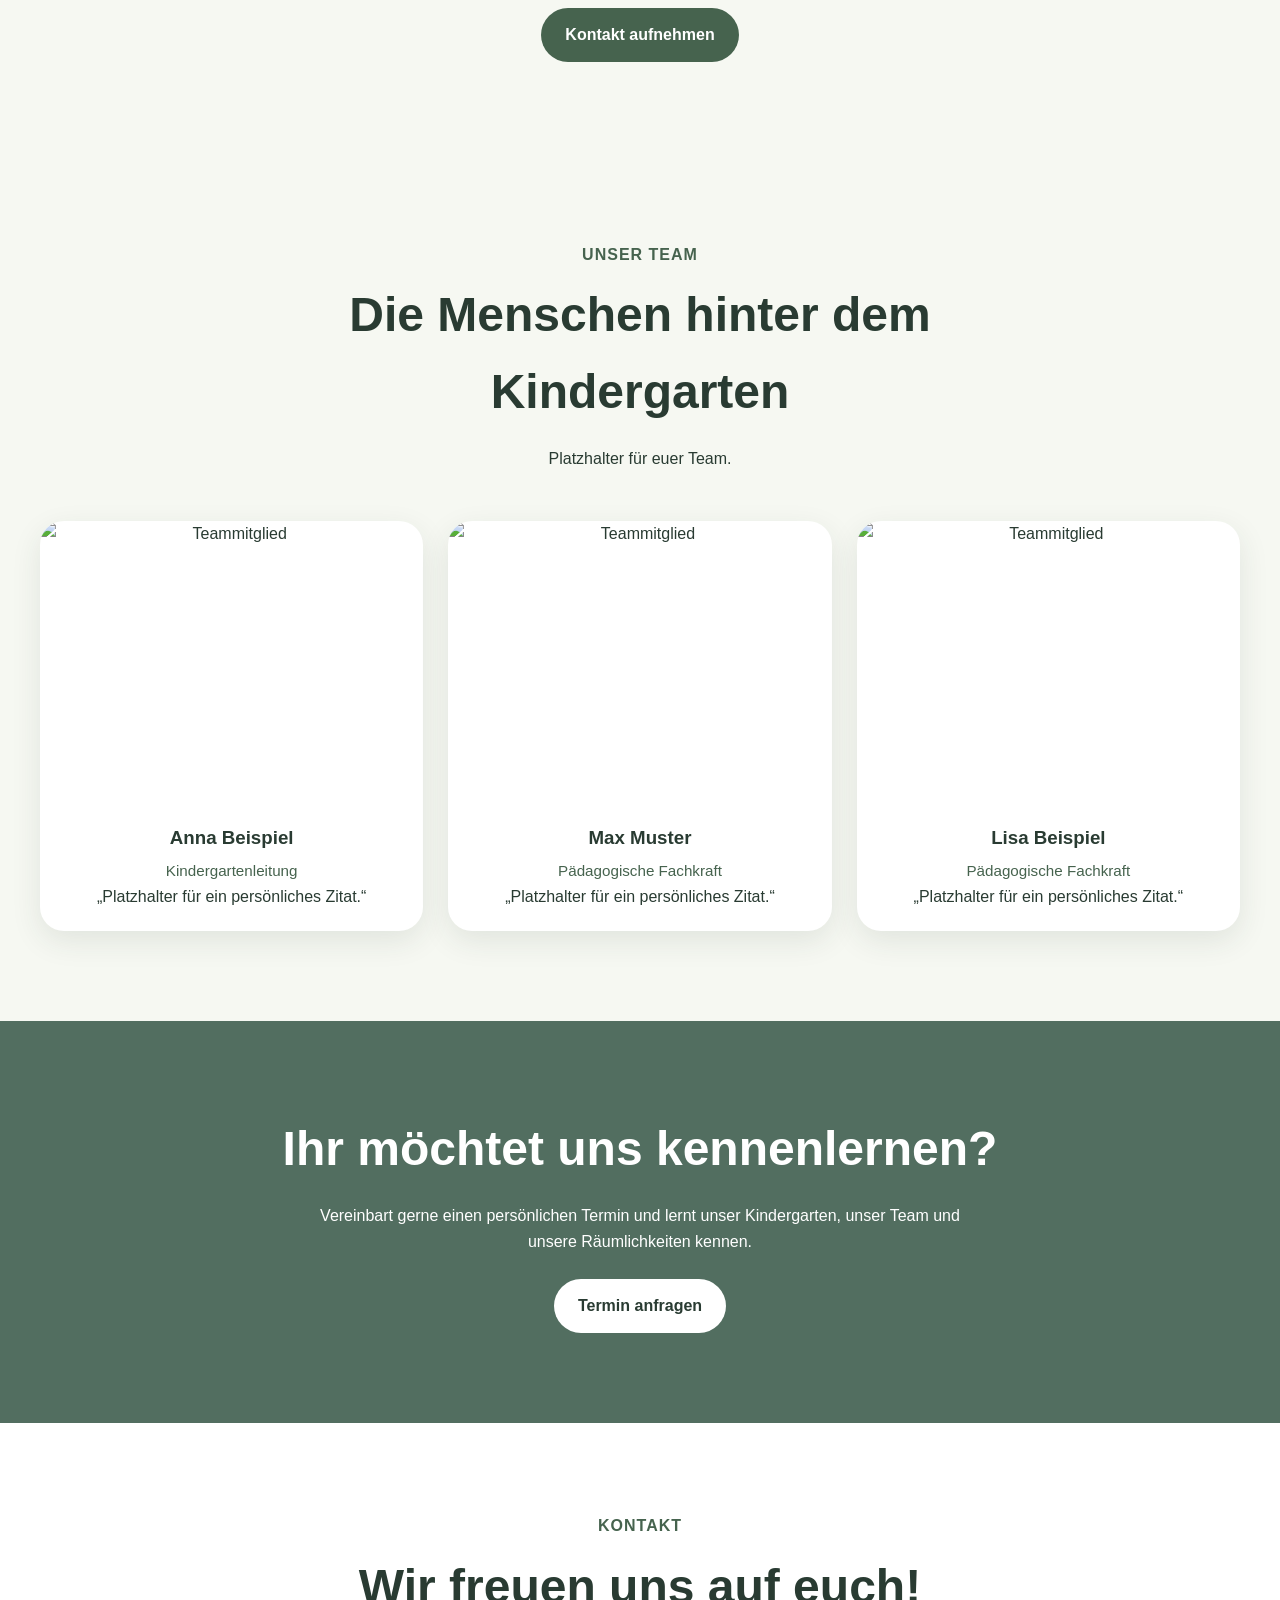
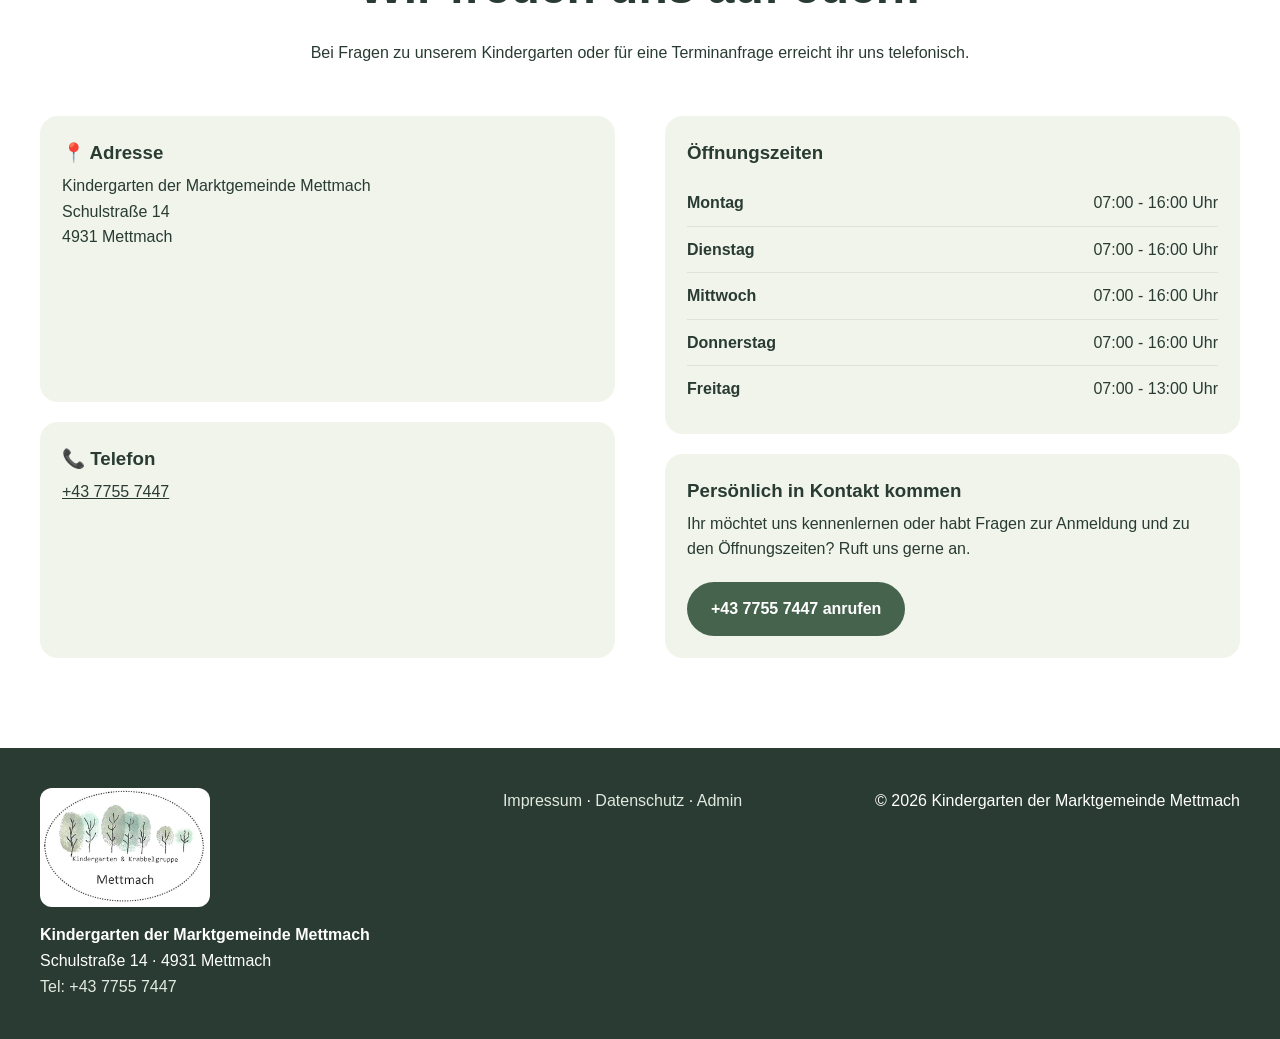
==== commit f259049c: "Add Neubau photos, documents section and opening hours" ====
--- a/index.html
+++ b/index.html
@@ -30,6 +30,7 @@
         <li><a href="#tagesablauf">Tagesablauf</a></li>
         <li><a href="#galerie">Galerie</a></li>
         <li><a href="#aktuelles">Aktuelles</a></li>
+        <li><a href="#dokumente">Dokumente</a></li>
         <li><a href="#kontakt">Kontakt</a></li>
       </ul>
     </nav>
@@ -87,8 +88,9 @@
 
           <div class="about-image">
             <img
-              src="https://picsum.photos/seed/children-playing/800/800"
-              alt="Kinder beim Spielen"
+              src="Neubau%201.jpg.webp"
+              alt="Heller Gruppenraum im Neubau mit Spielbereichen und großen Fenstern"
+              width="1380" height="920" loading="lazy"
             >
           </div>
 
@@ -238,7 +240,7 @@
             <div class="time">13:00</div>
             <div>
               <h3>Ruhe & Ausklang</h3>
-              <p>Ruhige Aktivitäten und Zeit für Erholung.</p>
+              <p>Montag bis Donnerstag: ruhige Aktivitäten und Zeit für Erholung. Am Freitag endet der Kindergartentag um 13:00 Uhr.</p>
             </div>
           </div>
 
@@ -253,55 +255,41 @@
 
         <div class="section-heading">
           <span>Unsere Galerie</span>
-          <h2>Ein kleiner Einblick</h2>
-          <p>
-            Platzhalterbilder – hier könnt ihr später eure eigenen
-            Kindergartenfotos einsetzen.
-          </p>
+          <h2>Einblicke in unseren Neubau</h2>
+          <p>Helle Räume, Platz für Bewegung und ein Garten zum Entdecken.</p>
         </div>
 
         <div class="gallery-grid">
-
-          <div class="gallery-item">
-            <img src="https://picsum.photos/seed/kids1/800/600"
-                 alt="Platzhalterbild 1">
-          </div>
-
-          <div class="gallery-item">
-            <img src="https://picsum.photos/seed/kids2/800/600"
-                 alt="Platzhalterbild 2">
-          </div>
-
-          <div class="gallery-item">
-            <img src="https://picsum.photos/seed/kids3/800/600"
-                 alt="Platzhalterbild 3">
-          </div>
-
-          <div class="gallery-item">
-            <img src="https://picsum.photos/seed/kids4/800/600"
-                 alt="Platzhalterbild 4">
-          </div>
-
-          <div class="gallery-item">
-            <img src="https://picsum.photos/seed/kids5/800/600"
-                 alt="Platzhalterbild 5">
-          </div>
-
-          <div class="gallery-item">
-            <img src="https://picsum.photos/seed/kids6/800/600"
-                 alt="Platzhalterbild 6">
-          </div>
-
-          <div class="gallery-item">
-            <img src="https://picsum.photos/seed/kids7/800/600"
-                 alt="Platzhalterbild 7">
-          </div>
-
-          <div class="gallery-item">
-            <img src="https://picsum.photos/seed/kids8/800/600"
-                 alt="Platzhalterbild 8">
-          </div>
-
+          <button class="gallery-item" type="button" aria-label="Neubau mit Garten vergrößern">
+            <img src="Neubau%203.jpg" width="1958" height="1304" loading="lazy"
+                 alt="Neubau des Kindergartens mit Garten, Sandspielbereichen und Schaukeln">
+            <span>Unser Neubau & Garten</span>
+          </button>
+          <button class="gallery-item" type="button" aria-label="Gruppenraum vergrößern">
+            <img src="Neubau%201.jpg.webp" width="1380" height="920" loading="lazy"
+                 alt="Gruppenraum mit großen Fenstern, Kindertischen und Spielküche">
+            <span>Raum zum Spielen & Entdecken</span>
+          </button>
+          <button class="gallery-item" type="button" aria-label="Bewegungsraum vergrößern">
+            <img src="Neubau%202.jpg.webp" width="1200" height="800" loading="lazy"
+                 alt="Bewegungsraum mit Schaukel, Kletterwand und bunten Turnelementen">
+            <span>Platz für Bewegung</span>
+          </button>
+        </div>
+      </div>
+    </section>
+
+    <!-- Dokumente -->
+    <section class="documents" id="dokumente">
+      <div class="container">
+        <div class="section-heading">
+          <span>Dokumente</span>
+          <h2>Informationen zum Download</h2>
+          <p>Aktuell stehen noch keine Dokumente zum Download bereit.</p>
+        </div>
+        <div class="documents-info">
+          <p>Ihr benötigt Unterlagen oder habt Fragen zur Anmeldung? Meldet euch gerne bei uns.</p>
+          <a href="#kontakt" class="button button-primary">Kontakt aufnehmen</a>
         </div>
       </div>
     </section>
@@ -400,11 +388,25 @@
 
           </div>
 
+          <div class="contact-info">
+            <div class="contact-box" id="oeffnungszeiten">
+              <h3 id="hours-heading">Öffnungszeiten</h3>
+              <table class="opening-hours" aria-labelledby="hours-heading">
+                <tbody>
+                  <tr><th scope="row">Montag</th><td>07:00 - 16:00 Uhr</td></tr>
+                  <tr><th scope="row">Dienstag</th><td>07:00 - 16:00 Uhr</td></tr>
+                  <tr><th scope="row">Mittwoch</th><td>07:00 - 16:00 Uhr</td></tr>
+                  <tr><th scope="row">Donnerstag</th><td>07:00 - 16:00 Uhr</td></tr>
+                  <tr><th scope="row">Freitag</th><td>07:00 - 13:00 Uhr</td></tr>
+                </tbody>
+              </table>
+            </div>
           <div class="contact-box contact-callout">
             <h3>Persönlich in Kontakt kommen</h3>
             <p>Ihr möchtet uns kennenlernen oder habt Fragen zur Anmeldung und zu den Öffnungszeiten? Ruft uns gerne an.</p>
             <a href="tel:+4377557447" class="button button-primary">+43 7755 7447 anrufen</a>
           </div>
+          </div>
 
         </div>
       </div>
@@ -438,9 +440,9 @@
 
 
   <!-- Bild-Modal -->
-  <div class="modal" id="imageModal">
+  <div class="modal" id="imageModal" role="dialog" aria-modal="true" aria-label="Bilder aus unserem Neubau" tabindex="-1">
     <div class="modal-content">
-      <button class="close-modal" id="closeModal">×</button>
+      <button class="close-modal" id="closeModal" aria-label="Bild schließen">×</button>
       <img id="modalImage" src="" alt="Vergrößertes Bild">
     </div>
   </div>
@@ -477,29 +479,39 @@
     const modalImage = document.getElementById("modalImage");
     const closeModal = document.getElementById("closeModal");
 
-    document.querySelectorAll(".gallery-item img").forEach(image => {
-      image.addEventListener("click", () => {
+    let galleryTrigger;
+
+    document.querySelectorAll(".gallery-item").forEach(button => {
+      button.addEventListener("click", () => {
+        const image = button.querySelector("img");
+        galleryTrigger = button;
         modalImage.src = image.src;
+        modalImage.alt = image.alt;
         modal.classList.add("active");
+        document.body.style.overflow = "hidden";
+        closeModal.focus();
       });
     });
 
-    closeModal.addEventListener("click", () => {
+    function closeGallery() {
       modal.classList.remove("active");
+      document.body.style.overflow = "";
+      galleryTrigger?.focus();
+    }
+
+    closeModal.addEventListener("click", closeGallery);
+    modal.addEventListener("click", event => {
+      if (event.target === modal) closeGallery();
     });
-
-    modal.addEventListener("click", event => {
-      if (event.target === modal) {
-        modal.classList.remove("active");
+    document.addEventListener("keydown", event => {
+      if (!modal.classList.contains("active")) return;
+      if (event.key === "Escape") closeGallery();
+      if (event.key === "Tab") {
+        event.preventDefault();
+        closeModal.focus();
       }
     });
 
-    // ESC zum Schließen des Modals
-    document.addEventListener("keydown", event => {
-      if (event.key === "Escape") {
-        modal.classList.remove("active");
-      }
-    });
   </script>
 
   <script src="assets/vendor/supabase-2.116.0.js"></script>
--- a/assets/site.css
+++ b/assets/site.css
@@ -108,7 +108,7 @@
 
     .nav-links {
       display: flex;
-      gap: 28px;
+      gap: 22px;
       list-style: none;
     }
 
@@ -139,7 +139,7 @@
       align-items: center;
       background:
         linear-gradient(90deg, rgba(246,248,242,0.97) 0%, rgba(246,248,242,0.9) 45%, rgba(246,248,242,0.3) 100%),
-        url("https://picsum.photos/seed/kindergarten/1600/900") center/cover;
+        url("../Neubau%203.jpg") center/cover;
     }
 
     .hero-content {
@@ -367,12 +367,18 @@
 
     .gallery-grid {
       display: grid;
-      grid-template-columns: repeat(4, 1fr);
+      grid-template-columns: repeat(3, 1fr);
       gap: 15px;
     }
 
     .gallery-item {
-      height: 230px;
+      position: relative;
+      border: 0;
+      padding: 0;
+      font: inherit;
+      text-align: left;
+      background: var(--dark);
+      height: 280px;
       overflow: hidden;
       border-radius: 18px;
       cursor: pointer;
@@ -382,6 +388,41 @@
       height: 100%;
       transition: transform 0.4s;
     }
+
+    .gallery-item span {
+      position: absolute;
+      inset: auto 0 0;
+      padding: 36px 18px 16px;
+      color: white;
+      font-weight: 600;
+      background: linear-gradient(transparent, rgba(0, 0, 0, 0.8));
+    }
+
+    .documents-info {
+      max-width: 680px;
+      margin: auto;
+      text-align: center;
+    }
+
+    .documents-info p { margin-bottom: 24px; }
+    .documents .section-heading { margin-bottom: 24px; }
+
+    .opening-hours {
+      width: 100%;
+      border-collapse: collapse;
+      margin-top: 12px;
+      font-variant-numeric: tabular-nums;
+    }
+
+    .opening-hours th, .opening-hours td {
+      padding: 10px 0;
+      border-bottom: 1px solid #dce4d8;
+      text-align: left;
+    }
+
+    .opening-hours th { font-weight: 600; padding-right: 12px; }
+    .opening-hours td { text-align: right; white-space: nowrap; }
+    .opening-hours tr:last-child > * { border-bottom: 0; }
 
     .gallery-item:hover img {
       transform: scale(1.07);
@@ -515,6 +556,9 @@
 
     .modal-content img {
       max-height: 80vh;
+      object-fit: contain;
+      width: 100%;
+      height: auto;
       border-radius: 15px;
     }
 
@@ -533,7 +577,7 @@
     }
 
     /* Responsive */
-    @media (max-width: 1000px) {
+    @media (max-width: 1100px) {
       .menu-button {
         display: block;
       }
